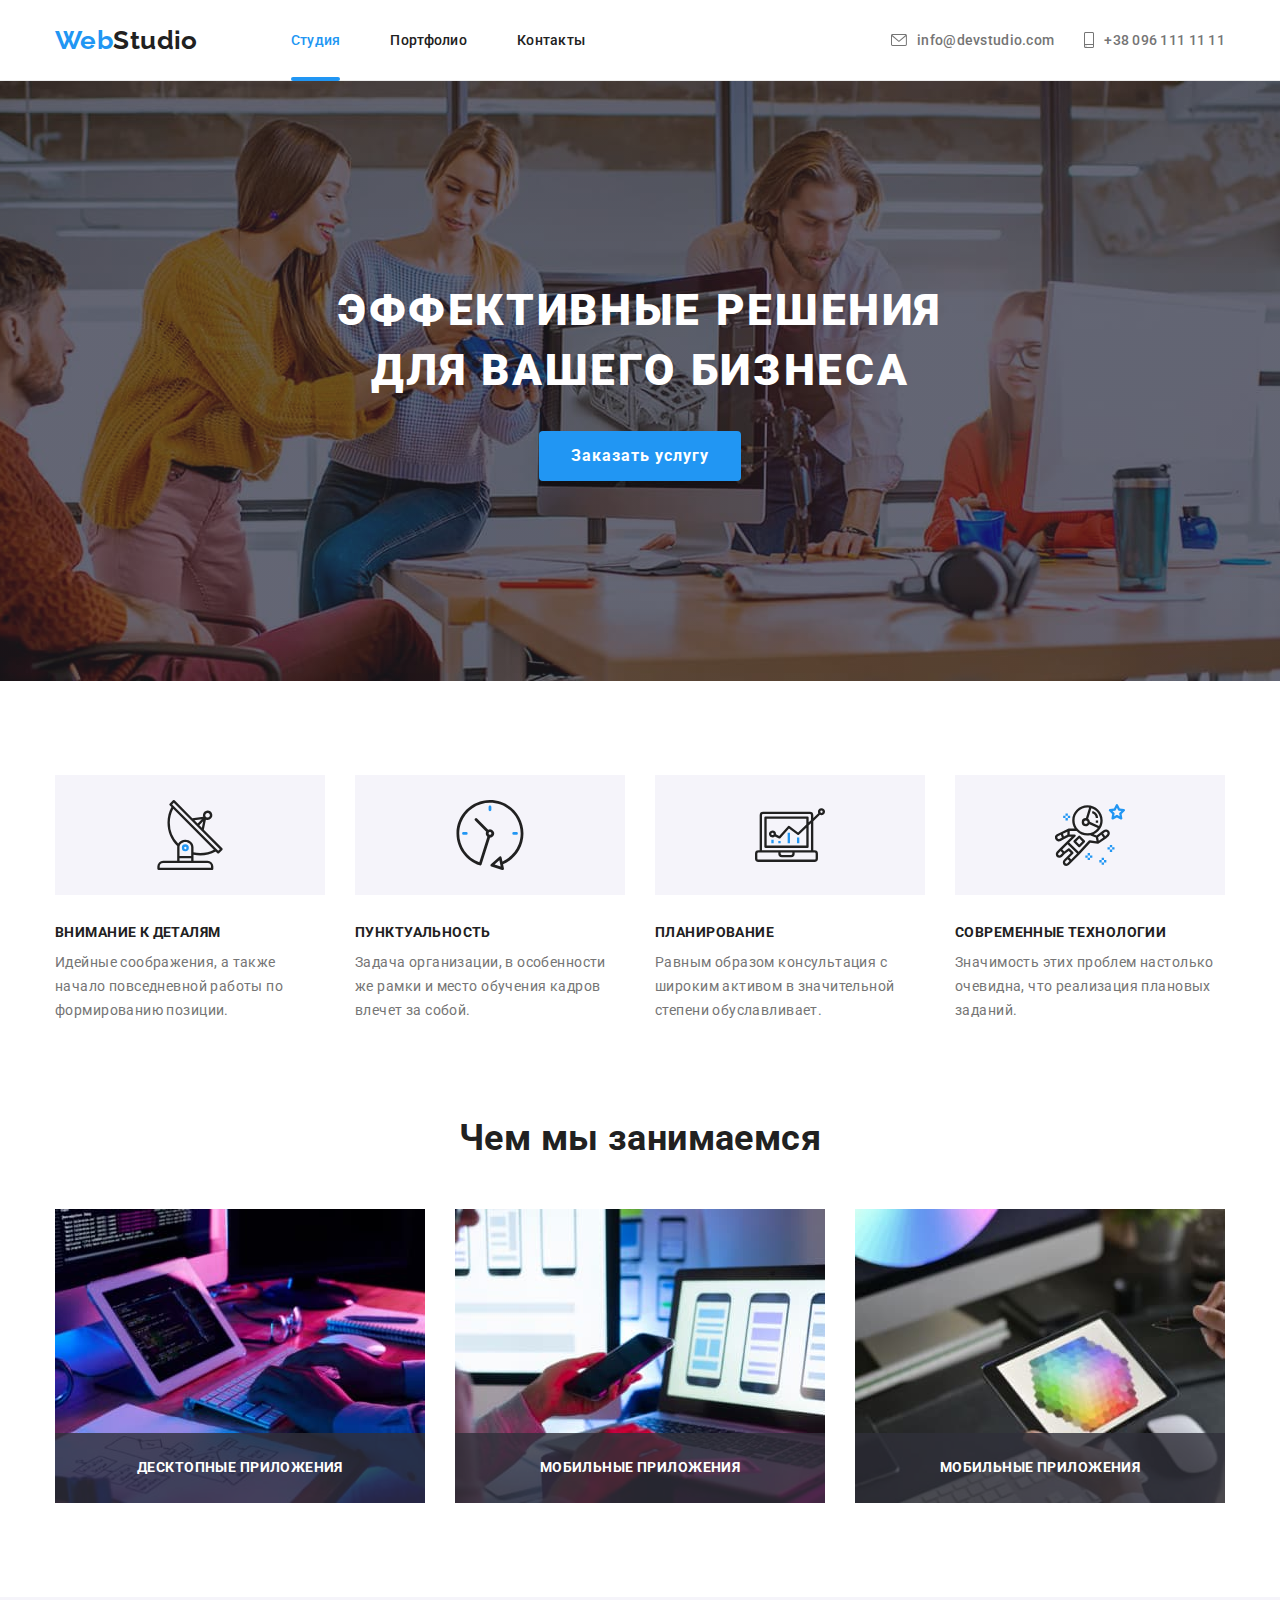
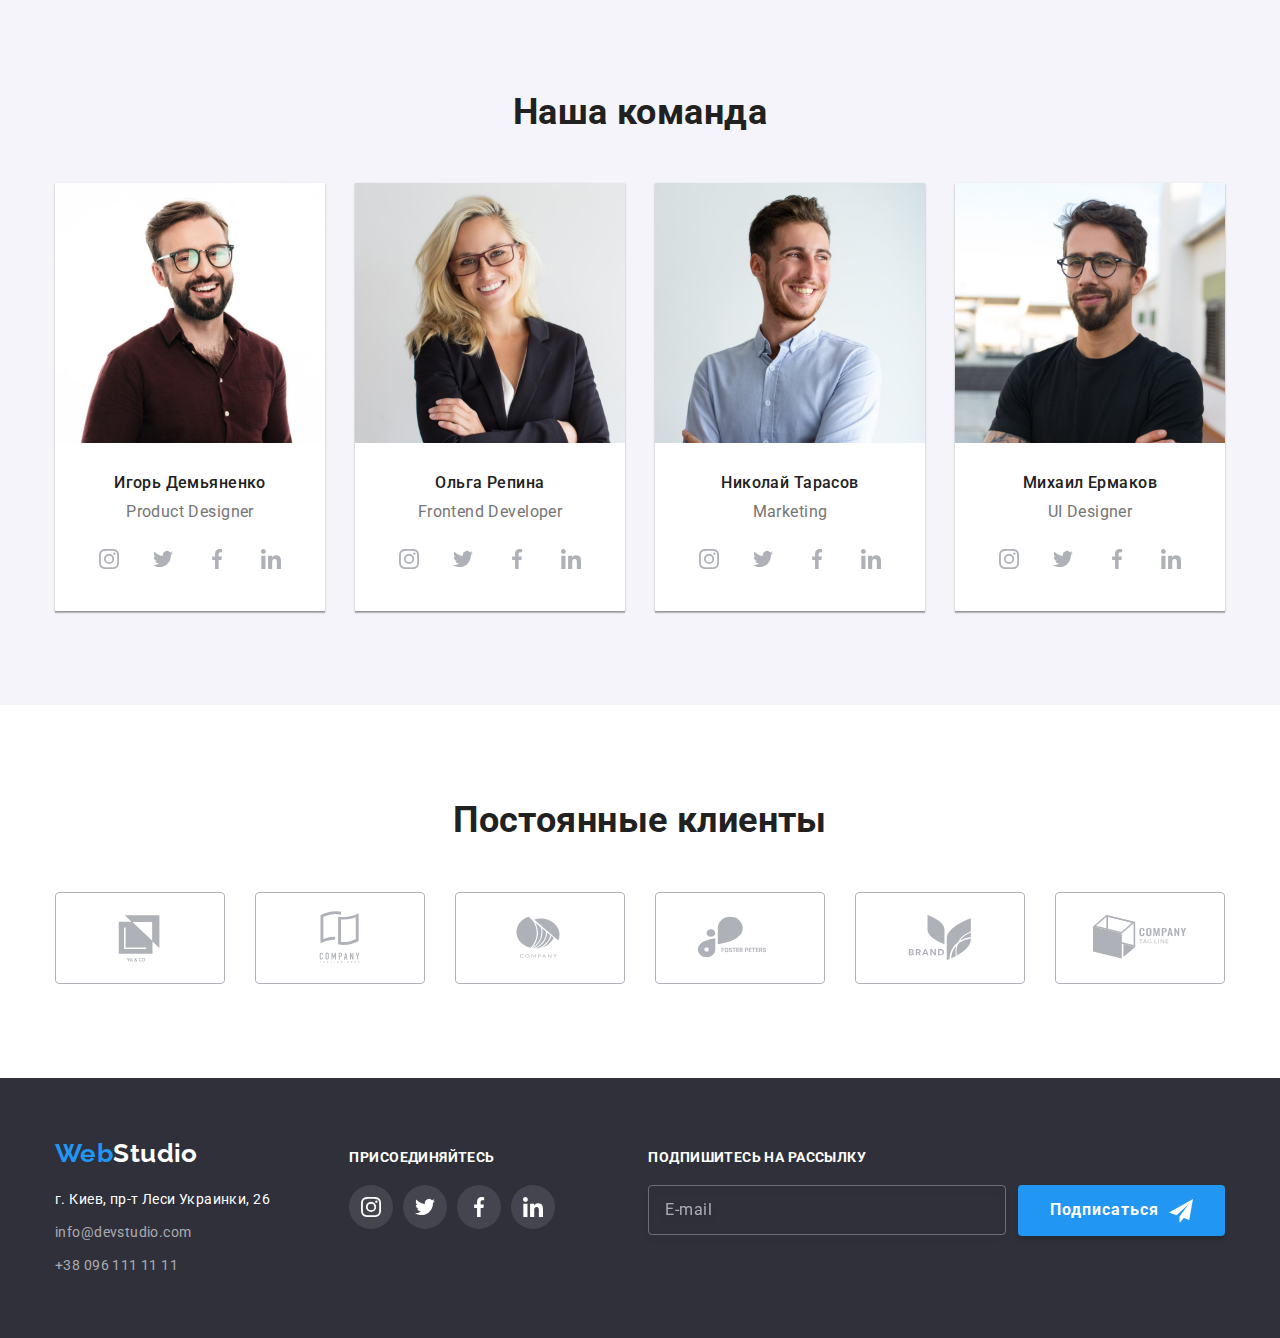
==== index.html @ f42f7c90 "Initial commit" ====
<!DOCTYPE html>
<html lang="ru">
  <head>
    <meta charset="UTF-8" />
    <meta http-equiv="X-UA-Compatible" content="IE=edge" />
    <meta name="viewport" content="width=device-width, initial-scale=1.0" />
    <title>Студия</title>
    <link
      href="https://fonts.googleapis.com/css2?family=Raleway:wght@700&family=Roboto:wght@400;500;700;900&display=swap"
      rel="stylesheet"
    />
    <link
      rel="stylesheet"
      href="https://cdnjs.cloudflare.com/ajax/libs/modern-normalize/1.1.0/modern-normalize.min.css"
    />
    <link rel="stylesheet" href="./css/styles.css" />
  </head>
  <body class="body">
    <header class="headder">
      <div class="container header-nav">
        <nav class="nav">
          <a class="logo" href="index.html"
            ><span class="accent-logo" lang="en">Web</span><span lang="en">Studio</span>
          </a>

          <ul class="site-nav">
            <li class="nav-item"><a class="link activ" href="./index.html">Студия</a></li>
            <li class="nav-item"><a class="link" href="./portfolio.html">Портфолио</a></li>
            <li class="nav-item"><a class="link" href="">Контакты</a></li>
          </ul>
        </nav>

        <ul class="contact">
          <li class="contact-item">
            <a class="link" href="emailto:info@devstudio.com" lang="en">
              <svg class="contact-icon" width="16" height="12">
                <use href="./images/icons.svg#icon-mail"></use></svg
              >info@devstudio.com</a
            >
          </li>
          <li class="contact-item">
            <a class="link" href="tel:+380961111111"
              ><svg class="contact-icon" width="10" height="16">
                <use href="./images/icons.svg#icon-smartphone"></use></svg
              >+38 096 111 11 11</a
            >
          </li>
        </ul>
      </div>
    </header>

    <main>
      <section class="hero">
        <h1 class="hero-title">Эффективные решения<br />для вашего бизнеса</h1>
        <button type="button" data-modal-open class="button-hero">Заказать услугу</button>
      </section>

      <section class="benefits">
        <div class="container">
          <!--Звголовок секции, который спрячется при форматировании-->
          <h2 class="visually-hidden">Преимущества компании</h2>
          <ul class="feature-list">
            <li class="item">
              <div class="feature">
                <svg class="contact-icon" width="70" height="70">
                  <use href="./images/icons.svg#icon-antenna"></use>
                </svg>
              </div>
              <h3 class="title">Внимание к деталям</h3>
              <p class="desc">
                Идейные соображения, а также начало повседневной работы по формированию позиции.
              </p>
            </li>
            <li class="item">
              <div class="feature">
                <svg class="contact-icon" width="70" height="70">
                  <use href="./images/icons.svg#icon-clock"></use>
                </svg>
              </div>
              <h3 class="title">Пунктуальность</h3>
              <p class="desc">
                Задача организации, в особенности же рамки и место обучения кадров влечет за собой.
              </p>
            </li>
            <li class="item">
              <div class="feature">
                <svg class="contact-icon" width="70" height="70">
                  <use href="./images/icons.svg#icon-diagram"></use>
                </svg>
              </div>
              <h3 class="title">Планирование</h3>
              <p class="desc">
                Равным образом консультация с широким активом в значительной степени обуславливает.
              </p>
            </li>
            <li class="item">
              <div class="feature">
                <svg class="contact-icon" width="70" height="70">
                  <use href="./images/icons.svg#icon-astronaut"></use>
                </svg>
              </div>
              <h3 class="title">Современные технологии</h3>
              <p class="desc">
                Значимость этих проблем настолько очевидна, что реализация плановых заданий.
              </p>
            </li>
          </ul>
        </div>
      </section>

      <section class="work">
        <div class="container">
          <h2 class="section-title">Чем мы занимаемся</h2>
          <ul class="work-img">
            <li class="item">
              <div class="thumb">
                <img
                  class="work-img"
                  src="./images/img.jpg"
                  alt="Верстка"
                  width="370"
                  height="294"
                />
                <p class="img-desc">Десктопные приложения</p>
              </div>
            </li>
            <li class="item">
              <div class="thumb">
                <img
                  class="work-img"
                  src="./images/img(1).jpg"
                  alt="Разметка страницы"
                  width="370"
                  height="294"
                />
                <p class="img-desc">Мобильные приложения</p>
              </div>
            </li>
            <li class="item">
              <div class="thumb">
                <img
                  class="work-img"
                  src="./images/img(2).jpg"
                  alt="Работа с палитрой"
                  width="370"
                  height="294"
                />
                <p class="img-desc">Мобильные приложения</p>
              </div>
            </li>
          </ul>
        </div>
      </section>

      <section class="our-team">
        <div class="container">
          <h2 class="section-title">Наша команда</h2>
          <ul class="team">
            <li class="photo">
              <img
                class="img"
                src="./images/employee1.jpg"
                alt="Игорь Демьяненко"
                width="270"
                height="260"
              />
              <div class="team-photo">
                <h3 class="title">Игорь Демьяненко</h3>
                <p class="position" lang="en">Product Designer</p>

                <ul class="socials">
                  <li class="social-item">
                    <a href="https://www.instagram.com/" class="social-links" aria-label="instagram"
                      ><svg class="socials-icon" width="20" height="20">
                        <use href="./images/icons.svg#icon-instagram"></use></svg
                    ></a>
                  </li>
                  <li class="social-item">
                    <a href="https://twitter.com/" class="social-links" aria-label="twitter"
                      ><svg class="socials-icon" width="20" height="20">
                        <use href="./images/icons.svg#icon-twitter"></use></svg
                    ></a>
                  </li>
                  <li class="social-item">
                    <a href="https://www.facebook.com/" class="social-links" aria-label="facebook"
                      ><svg class="socials-icon" width="20" height="20">
                        <use href="./images/icons.svg#icon-facebook"></use></svg
                    ></a>
                  </li>
                  <li class="social-item">
                    <a href="https://www.linkedin.com/" class="social-links" aria-label="linjedin"
                      ><svg class="socials-icon" width="20" height="20">
                        <use href="./images/icons.svg#icon-linkedin"></use></svg
                    ></a>
                  </li>
                </ul>
              </div>
            </li>

            <li class="photo">
              <img
                class="img"
                src="./images/employee2.jpg"
                alt="Ольга Репина"
                width="270"
                height="260"
              />
              <div class="team-photo">
                <h3 class="title">Ольга Репина</h3>
                <p class="position" lang="en">Frontend Developer</p>
                <ul class="socials">
                  <li class="social-item">
                    <a href="https://www.instagram.com/" class="social-links"
                      ><svg class="socials-icon" width="20" height="20">
                        <use href="./images/icons.svg#icon-instagram"></use></svg
                    ></a>
                  </li>
                  <li class="social-item">
                    <a href="https://twitter.com/" class="social-links"
                      ><svg class="socials-icon" width="20" height="20">
                        <use href="./images/icons.svg#icon-twitter"></use></svg
                    ></a>
                  </li>
                  <li class="social-item">
                    <a href="https://www.facebook.com/" class="social-links"
                      ><svg class="socials-icon" width="20" height="20">
                        <use href="./images/icons.svg#icon-facebook"></use></svg
                    ></a>
                  </li>
                  <li class="social-item">
                    <a href="https://www.linkedin.com/" class="social-links"
                      ><svg class="socials-icon" width="20" height="20">
                        <use href="./images/icons.svg#icon-linkedin"></use></svg
                    ></a>
                  </li>
                </ul>
              </div>
            </li>

            <li class="photo">
              <img
                class="img"
                src="./images/employee3.jpg"
                alt="Николай Тарасов"
                width="270"
                height="260"
              />
              <div class="team-photo">
                <h3 class="title">Николай Тарасов</h3>
                <p class="position" lang="en">Marketing</p>
                <ul class="socials">
                  <li class="social-item">
                    <a href="https://www.instagram.com/" class="social-links"
                      ><svg class="socials-icon" width="20" height="20">
                        <use href="./images/icons.svg#icon-instagram"></use></svg
                    ></a>
                  </li>
                  <li class="social-item">
                    <a href="https://twitter.com/" class="social-links"
                      ><svg class="socials-icon" width="20" height="20">
                        <use href="./images/icons.svg#icon-twitter"></use></svg
                    ></a>
                  </li>
                  <li class="social-item">
                    <a href="https://www.facebook.com/" class="social-links"
                      ><svg class="socials-icon" width="20" height="20">
                        <use href="./images/icons.svg#icon-facebook"></use></svg
                    ></a>
                  </li>
                  <li class="social-item">
                    <a href="https://www.linkedin.com/" class="social-links"
                      ><svg class="socials-icon" width="20" height="20">
                        <use href="./images/icons.svg#icon-linkedin"></use></svg
                    ></a>
                  </li>
                </ul>
              </div>
            </li>

            <li class="photo">
              <img
                class="img"
                src="./images/employee4.jpg"
                alt="Михаил Ермаков"
                width="270"
                height="260"
              />
              <div class="team-photo">
                <h3 class="title">Михаил Ермаков</h3>
                <p class="position" lang="en">UI Designer</p>
                <ul class="socials">
                  <li class="social-item">
                    <a href="https://www.instagram.com/" class="social-links"
                      ><svg class="socials-icon" width="20" height="20">
                        <use href="./images/icons.svg#icon-instagram"></use></svg
                    ></a>
                  </li>
                  <li class="social-item">
                    <a href="https://twitter.com/" class="social-links"
                      ><svg class="socials-icon" width="20" height="20">
                        <use href="./images/icons.svg#icon-twitter"></use></svg
                    ></a>
                  </li>
                  <li class="social-item">
                    <a href="https://www.facebook.com/" class="social-links"
                      ><svg class="socials-icon" width="20" height="20">
                        <use href="./images/icons.svg#icon-facebook"></use></svg
                    ></a>
                  </li>
                  <li class="social-item">
                    <a href="https://www.linkedin.com/" class="social-links"
                      ><svg class="socials-icon" width="20" height="20">
                        <use href="./images/icons.svg#icon-linkedin"></use></svg
                    ></a>
                  </li>
                </ul>
              </div>
            </li>
          </ul>
        </div>
      </section>

      <section class="clients">
        <div class="container">
          <h2 class="section-title">Постоянные клиенты</h2>
          <ul class="clients-list">
            <li class="clients-item">
              <a href="" class="clients-links"
                ><svg class="clients-icon" width="106" height="60">
                  <use href="./images/icons.svg#icon-logo1"></use></svg
              ></a>
            </li>
            <li class="clients-item">
              <a href="" class="clients-links"
                ><svg class="clients-icon" width="106" height="60">
                  <use href="./images/icons.svg#icon-logo2"></use></svg
              ></a>
            </li>
            <li class="clients-item">
              <a href="" class="clients-links"
                ><svg class="clients-icon" width="106" height="60">
                  <use href="./images/icons.svg#icon-logo3"></use></svg
              ></a>
            </li>
            <li class="clients-item">
              <a href="" class="clients-links"
                ><svg class="clients-icon" width="106" height="60">
                  <use href="./images/icons.svg#icon-logo4"></use></svg
              ></a>
            </li>
            <li class="clients-item">
              <a href="" class="clients-links"
                ><svg class="clients-icon" width="106" height="60">
                  <use href="./images/icons.svg#icon-logo5"></use></svg
              ></a>
            </li>
            <li class="clients-item">
              <a href="" class="clients-links"
                ><svg class="clients-icon" width="106" height="60">
                  <use href="./images/icons.svg#icon-logo6"></use></svg
              ></a>
            </li>
          </ul>
        </div>
      </section>
    </main>

    <footer class="footer">
      <div class="container footer-container">
        <div class="footer-address">
          <a class="logo" href="index.html"
            ><span class="accent-logo" lang="en">Web</span><span lang="en">Studio</span>
          </a>
          <address class="address">
            <p class="location">г. Киев, пр-т Леси Украинки, 26</p>
            <ul class="address-footer">
              <li class="footer-link">
                <a class="link" href="emailto:info@devstudio.com" lang="en">info@devstudio.com</a>
              </li>
              <li class="footer-link">
                <a class="link" href="tel:+380961111111">+38 096 111 11 11</a>
              </li>
            </ul>
          </address>
        </div>

        <div class="join">
          <h2 class="join-title">присоединяйтесь</h2>
          <ul class="socials">
            <li class="social-item footter-item">
              <a href="https://www.instagram.com/" class="social-links"
                ><svg class="socials-icon footter-icon" width="20" height="20">
                  <use href="./images/icons.svg#icon-instagram"></use></svg
              ></a>
            </li>
            <li class="social-item footter-item">
              <a href="https://twitter.com/" class="social-links"
                ><svg class="socials-icon footter-icon" width="20" height="20">
                  <use href="./images/icons.svg#icon-twitter"></use></svg
              ></a>
            </li>
            <li class="social-item footter-item">
              <a href="https://www.facebook.com/" class="social-links"
                ><svg class="socials-icon footter-icon" width="20" height="20">
                  <use href="./images/icons.svg#icon-facebook"></use></svg
              ></a>
            </li>
            <li class="social-item footter-item">
              <a href="https://www.linkedin.com/" class="social-links"
                ><svg class="socials-icon footter-icon" width="20" height="20">
                  <use href="./images/icons.svg#icon-linkedin"></use></svg
              ></a>
            </li>
          </ul>
        </div>

        <form name="footter-mail">
          <h2 class="join-title">Подпишитесь на рассылку</h2>

          <div class="footter-group" role="group">
            <label for="user_email"></label>
            <input
              required
              class="footter-mail"
              type="email"
              name="email"
              id="user_email"
              placeholder="E-mail"
            />
            <button class="button-hero footter-button" type="submit">
              Подписаться<svg class="footer-icon" width="24" height="24">
                <use href="./images/icons.svg#icon-footter-send"></use>
              </svg>
            </button>
          </div>
        </form>
      </div>
    </footer>

    <div class="backdrop is-hidden" data-modal>
      <div class="modal">
        <button class="modal-button" type="button" data-modal-close>
          <svg class="modal-svg" width="11px" height="11px">
            <use href="./images/icons.svg#icon-vector"></use>
          </svg>
        </button>

        <form name="modal" class="form js-speaker-form">
          <h2 class="modal-title">Оставьте свои данные, мы вам перезвоним</h2>

          <label class="form-field"
            ><span class="form-text">Имя</span>
            <span class="input-thumb">
              <input class="input" type="text" name="user_name" required autofocus />
              <svg class="form-icon" width="18" height="18">
                <use href="./images/icons.svg#icon-person-black"></use>
              </svg>
            </span>
          </label>

          <label class="form-field"
            ><span class="form-text">Телефон</span>
            <span class="input-thumb">
              <input class="input" type="tel" name="tel" required />
              <svg class="form-icon" width="18" height="18">
                <use href="./images/icons.svg#icon-phone-black"></use>
              </svg>
            </span>
          </label>

          <label class="form-field"
            ><span class="form-text">Почта</span>
            <span class="input-thumb">
              <input class="input" type="email" name="email" required />
              <svg class="form-icon" width="18" height="18">
                <use href="./images/icons.svg#icon-email-black"></use>
              </svg>
            </span>
          </label>

          <label class="form-field form-comment"
            ><span class="form-text">Комментарий</span>
            <textarea
              class="textarea"
              name="comment"
              rows="1"
              placeholder="Введите текст"
            ></textarea>
          </label>

          <div class="form-checkbox">
            <label for="license" class="form-license">
              <input class="license" type="checkbox" name="license" value="license" id="license" />
              <svg class="icon-check" width="16" height="15">
                <use href="./images/icons.svg#icon-icon-check-2-1"></use>
              </svg>
              <span class="checkbox-text"
                >Соглашаюсь с рассылкой и принимаю
                <a class="conditions" href="" target="_blank">Условия договора</a></span
              >
            </label>
          </div>

          <button type="submit" class="button-hero button-send">Отправить</button>
        </form>
      </div>
    </div>

    <script src="./js/modal.js"></script>

    <script>
      (() => {
        document.querySelector('.js-speaker-form').addEventListener('submit', e => {
          e.preventDefault();

          new FormData(e.currentTarget).forEach((value, name) => console.log(`${name}: ${value}`));

          e.currentTarget.reset();
        });
      })();
    </script>
  </body>
</html>
---- css/styles.css ----
:root {
  --primary-text-color: #757575;
  --title-text-color: #212121;
  --accent-color: #2196f3;
  --primary-white-color: #ffffff;
  --background-second-color: #f5f4fa;
  --address-footer-color: rgba(255, 255, 255, 0.6);
  --background-hero-footer: #2f303a;
  --border-hedder-color: #ececec;
  --border-cards-portfolio: #eeeeee;
  --button-focus-color: #188ce8;
  --box-shadow-port: 0px 3px 1px rgba(0, 0, 0, 0.1), 0px 1px 2px rgba(0, 0, 0, 0.08),
    0px 2px 2px rgba(0, 0, 0, 0.12);
  --backgroud-hero: #c4c4c4;
  --icon-color: #afb1b8;
  --footer-social-color: rgba(255, 255, 255, 0.1);
  --background-work-desc: rgba(47, 48, 58, 0.8);
  --background-portfolio-img: rgba(33, 150, 243, 0.9);
  --background-backdrop: rgba(0, 0, 0, 0.2);
  --box-shadow-modal: 0px 1px 3px rgba(0, 0, 0, 0.12), 0px 1px 1px rgba(0, 0, 0, 0.14),
    0px 2px 1px rgba(0, 0, 0, 0.2);
  --border-model-button: rgba(0, 0, 0, 0.1);
  --background
  --border-footter-mail: rgba(255, 255, 255, 0.3);
  --button-shadow: 0px 4px 4px rgba(0, 0, 0, 0.15);
  --border-form: rgba(33, 33, 33, 0.2);
  --placeholder-color: rgba(117, 117, 117, 0.5);
  --modal-button: #000000;
  --portfolio-box-shadow: 0px 1px 1px rgba(0, 0, 0, 0.12), 0px 4px 4px rgba(0, 0, 0, 0.06),
    1px 4px 6px rgba(0, 0, 0, 0.16);
}


h1,
h2,
h3,
p,
ul {
  margin-top: 0;
  margin-bottom: 0;
  padding-left: 0;
}
.body {
  font-family: roboto, sans-serif;
  font-size: 14px;
  line-height: 1.71;
  letter-spacing: 0.03em;
  background-color: var(--primary-white-color);
  color: var(--primary-text-color);
}

ul {
  list-style: none;
}

.container {
  margin-left: auto;
  margin-right: auto;
  width: 1200px;
  padding-left: 15px;
  padding-right: 15px;
}

/*Шапка сайта*/
.header-nav {
  display: flex;
  align-items: center;
}
.nav {
  display: flex;
  align-items: center;
}
.site-nav {
  display: flex;
  margin-left: 93px;
}

.nav-item + .nav-item {
  margin-left: 50px;
}

.contact {
  display: flex;
  margin-left: auto;
}

.contact-item + .contact-item {
  margin-left: 30px;
}

.headder {
  border-bottom: 1px solid var(--border-hedder-color);
}

.headder .logo {
  padding-top: 25px;
  padding-bottom: 24px;
}
.logo {
  font-family: raleway, sans-serif;
  font-weight: 700;
  font-size: 26px;
  line-height: 1.19;
  text-decoration: none;
  color: var(--title-text-color);
  transition: color 250ms cubic-bezier(0.4, 0, 0.2, 1);
}

.logo:hover,
.logo:focus {
  color: var(--accent-color);
}

.accent-logo {
  color: var(--accent-color);
}

.site-nav .link {
  display: block;
  padding-top: 32px;
  padding-bottom: 32px;
  font-weight: 500;
  line-height: 1.17;
  letter-spacing: 0.02em;
  text-decoration: none;
  color: var(--title-text-color);
  transition: color 250ms cubic-bezier(0.4, 0, 0.2, 1);
}

.site-nav .link:hover,
.site-nav .link:focus {
  color: var(--accent-color);
}
.contact .link {
  display: block;
  font-weight: 500;
  line-height: 1.17;
  letter-spacing: 0.02em;
  text-decoration: none;
  color: var(--primary-text-color);
  transition: color 250ms cubic-bezier(0.4, 0, 0.2, 1);
}
.contact .link:hover,
.contact .link:focus {
  color: var(--accent-color);
}
.site-nav .activ {
  color: var(--accent-color);
}

.nav-item {
  position: relative;
}

.site-nav .activ::after {
  position: absolute;
  content: '';
  height: 4px;
  width: 100%;
  left: 0;
  bottom: -1px;
  border-radius: 2px;
  background-color: var(--accent-color);
}

.contact-item {
  display: flex;
  align-items: center;
}
.contact-item .link {
  display: flex;
  align-items: center;
  padding-top: 32px;
  padding-bottom: 32px;
}

.contact .contact-icon {
  margin-right: 10px;
  fill: currentColor;
}

/*секция hero*/
.hero {
  margin-left: auto;
  margin-right: auto;
  padding-top: 200px;
  padding-bottom: 200px;
  background-image: linear-gradient(to right, rgba(47, 48, 58, 0.4), rgba(47, 48, 58, 0.4)),
    url(../images/hero-background.jpg);
  background-repeat: no-repeat;
  background-position: center;
  background-size: cover;
  height: 600px;
  max-width: 1600px;
  text-align: center;
  background-color: var(--backgroud-hero);
}

.hero-title {
  margin-bottom: 30px;
  font-weight: 900;
  font-size: 44px;
  line-height: 1.36;
  letter-spacing: 0.06em;
  text-transform: uppercase;
  color: var(--primary-white-color);
}
.button-hero {
  padding: 10px 32px;
  border: none;
  border-radius: 4px;
  cursor: pointer;
  font-weight: 700;
  font-size: 16px;
  line-height: 1.88;
  letter-spacing: 0.06em;
  background-color: var(--accent-color);
  box-shadow: var(--button-shadow);
  color: var(--primary-white-color);
  transition: background-color 250ms cubic-bezier(0.4, 0, 0.2, 1);
  font-family: inherit; 
 }
.button-hero:hover,
.button-hero:focus {
  background-color: var(--button-focus-color);
}

/*секция benefits*/
.feature-list {
  display: flex;
}
.feature-list .item + .item {
  margin-left: 30px;
}

.benefits {
  padding-top: 94px;
  padding-bottom: 94px;
}
.visually-hidden {
  position: absolute;
  width: 1px;
  height: 1px;
  margin: -1px;
  border: 0;
  padding: 0;
  white-space: nowrap;
  clip-path: inset(100%);
  clip: rect(0 0 0 0);
  overflow: hidden;
}

.feature {
  display: flex;
  align-items: center;
  justify-content: center;
  background-color: var(--background-second-color);
  width: 270px;
  height: 120px;
  margin-bottom: 30px;
}

.feature-list .item {
  width: 270px;
}
.feature-list .title {
  font-weight: 700;
  font-size: 14px;
  line-height: 1.14;
  text-transform: uppercase;
  margin-bottom: 10px;
}

/*секция work*/
.work-img {
  display: flex;
  max-width: 100%;
}
.work-img .item + .item {
  margin-left: 30px;
}
.work {
  padding-bottom: 94px;
}

.section-title {
  font-weight: 700;
  font-size: 36px;
  line-height: 1.17;
  margin-bottom: 50px;
}
.work .thumb {
  position: relative;
}

.img-desc {
  display: flex;
  justify-content: center;
  align-items: center;
  position: absolute;
  left: 0;
  bottom: 0;
  width: 100%;
  height: 70px;
  background-color: var(--background-work-desc);
  font-weight: 700;
  line-height: 1.14;
  text-transform: uppercase;
  color: var(--primary-white-color);
}

/*секция our-team*/
.team {
  display: flex;
}
.photo + .photo {
  margin-left: 30px;
}
.our-team {
  padding-top: 94px;
  padding-bottom: 94px;
  background-color: var(--background-second-color);
}
.section-title {
  text-align: center;
  margin-bottom: 50px;
  color: var(--title-text-color);
}
.photo {
  width: 270px;
  box-shadow: 0px 1px 3px rgba(0, 0, 0, 0.12), 0px 1px 1px rgba(0, 0, 0, 0.14),
    0px 2px 1px rgba(0, 0, 0, 0.2);
}
.img {
  display: block;
  max-width: 100%;
  height: auto;
}
.team-photo {
  padding: 30px 32px;
  border-radius: 0px 0px 4px 4px;
  background-color: var(--primary-white-color);
}
.team .title {
  font-weight: 500;
  font-size: 16px;
  line-height: 1.19;
  margin-bottom: 10px;
  text-align: center;
  color: var(--title-text-color);
}
.team .position {
  font-size: 16px;
  line-height: 1.19;
  text-align: center;
  margin-bottom: 16px;
}
.feature-list .title {
  color: var(--title-text-color);
}

.socials {
  display: flex;
  width: 206px;
  height: 44px;
}

.social-item:not(:last-child) {
  margin-right: 10px;
}

.social-links {
  display: flex;
  justify-content: center;
  align-items: center;
  border-radius: 50%;
  width: 44px;
  height: 44px;
  fill: var(--icon-color);
  transition: fill 250ms cubic-bezier(0.4, 0, 0.2, 1), background-color 250ms cubic-bezier(0.4, 0, 0.2, 1);
}
.social-links:hover,
.social-links:focus {
  fill: var(--primary-white-color);
  background-color: var(--accent-color);
}

/*clients*/
.clients {
  padding-top: 94px;
  padding-bottom: 94px;
}
.clients-list {
  display: flex;
  justify-content: center;
  align-items: center;
}

.clients-links {
  display: flex;
  border: 1px solid var(--icon-color);
  border-radius: 4px;
  width: 170px;
  height: 92px;
  justify-content: center;
  align-items: center;
  fill: var(--icon-color);
  transition: fill 250ms cubic-bezier(0.4, 0, 0.2, 1), border 250ms cubic-bezier(0.4, 0, 0.2, 1);
}
.clients-item:not(:last-child) {
  margin-right: 30px;
}
.clients-links:hover,
.clients-links:focus {
  border: 1px solid var(--accent-color);
  fill: var(--accent-color);
}

/*footer*/
.footer-container {
  display: flex;
  align-items: baseline;
}
.footer-address {
  margin-right: 70px;
  width: 231px;
}

.footer .logo {
  display: block;
  margin-bottom: 20px;
  color: var(--primary-white-color);
  transition: color 250ms cubic-bezier(0.4, 0, 0.2, 1);
}
.footer .logo:hover,
.footer .logo:focus {
  color: var(--accent-color);
}
.footer {
  padding-top: 60px;
  padding-bottom: 60px;
  background-color: var(--background-hero-footer);
}
.address {
  font-style: normal;
}

.footer .location {
  margin-bottom: 9px;
  color: var(--primary-white-color);
}
.address-footer .link {
  display: inline-block;
  text-decoration: none;
  color: var(--address-footer-color);
  transition: color 250ms cubic-bezier(0.4, 0, 0.2, 1);
}
.address-footer .link:hover,
.address-footer .link:focus {
  color: var(--accent-color);
}
.footer-link:not(:last-child) {
  margin-bottom: 9px;
}
.join {
  margin-right: 93px;
  width: 206px;
}
.join-title {
  margin-bottom: 20px;
  color: var(--primary-white-color);
  font-weight: 700;
  font-size: 14px;
  line-height: 1.14;
  text-transform: uppercase;
}

.footter-item {
  border-radius: 50%;
  background-color: var(--footer-social-color);
}
.footter-icon {
  fill: var(--primary-white-color);
}

.footter-group {
  display: flex;
}

.footter-mail {
  padding: 15px 16px;
  margin-right: 12px;
  width: 358px;
  height: 50px;
  background-color: var(--background-footter-mail);
  border: 1px solid rgba(255, 255, 255, 0.3);
  filter: drop-shadow(0px 4px 4px rgba(0, 0, 0, 0.15));
  border-radius: 4px;
  transition: border 250ms cubic-bezier(0.4, 0, 0.2, 1);
}
.footter-mail::placeholder {
  font-size: 16px;
  line-height: 1.25;
  letter-spacing: 0.03em;
  color: var(--address-footer-color);
}
.footter-mail:hover,
.footter-mail:focus {
  border: 1px solid var(--accent-color);
}
.footter-button {
  display: flex;
  justify-content: center;
  align-items: center;
  }
.footer-icon{
  margin-left: 10px;
}


/*Страница Портфолио*/

.portfolio-nav {
  padding-top: 94px;
  padding-bottom: 94px;
}
.portfolio {
  text-decoration: none;
}
/*кнопки навигации портфолио*/
.portfolio-button {
  display: flex;
  justify-content: center;
  margin-bottom: 50px;
}
.portfolio-button .item + .item {
  margin-left: 8px;
}

.portfolio-nav .button {
  border: none;
  border-radius: 4px;
  font-family: inherit;
  font-weight: 500;
  font-size: 16px;
  line-height: 1.63;
  cursor: pointer;
  text-align: center;
  padding: 6px 22px;
  display: block;
  background-color: var(--background-second-color);
  color: var(--title-text-color);
  transition: background-color 250ms cubic-bezier(0.4, 0, 0.2, 1),
    color 250ms cubic-bezier(0.4, 0, 0.2, 1), box-shadow 250ms cubic-bezier(0.4, 0, 0.2, 1);
}
.portfolio-nav .button:hover,
.portfolio-nav .button:focus {
  background-color: var(--accent-color);
  color: var(--primary-white-color);
  box-shadow: var(--box-shadow-port);
}

/*секция картинок-ссылок*/
.project {
  display: flex;
  flex-wrap: wrap;
}

.project .card {
  width: calc((100% - 60px) / 3);
  margin-right: 30px;
  margin-bottom: 30px;
}

.card .portfolio {
  display: block;
  transition: box-shadow 250ms cubic-bezier(0.4, 0, 0.2, 1);
}

.card .portfolio:hover,
.card .portfolio:focus {
  box-shadow: var(--portfolio-box-shadow);
}

.project .card:nth-child(3n) {
  margin-right: 0;
}
.project .card:nth-last-child(-n + 3) {
  margin-bottom: 0px;
}

.project .title-project {
  font-size: 18px;
  line-height: 2;
  letter-spacing: 0.06em;
  margin-bottom: 4px;
  color: var(--title-text-color);
}
.project .title-one {
  color: var(--primary-text-color);
}
.project-card {
  padding: 22px 24px;
  border-left: 1px solid var(--border-cards-portfolio);
  border-right: 1px solid var(--border-cards-portfolio);
  border-bottom: 1px solid var(--border-cards-portfolio);
}
.portfolio .thumb {
  position: relative;
  overflow: hidden;
}

.img-dropdown {
  position: absolute;
  display: flex;
  justify-content: center;
  align-items: center;
  padding: 63px 24px;
  top: 0;
  left: 0;
  width: 100%;
  height: 100%;
  background-color: var(--background-portfolio-img);
  font-size: 18px;
  line-height: 1.56;
  color: var(--primary-white-color);
  transform: translateY(100%);
  transition: transform 250ms cubic-bezier(0.4, 0, 0.2, 1);
}
.card .portfolio:hover .img-dropdown,
.card .portfolio:focus .img-dropdown {
  transform: translateY(0);
}

/*модальное окно*/
.backdrop {
  position: fixed;
  top: 0;
  left: 0;
  width: 100%;
  height: 100%;
  background-color: var(--background-backdrop);
  opacity: 1;
  transition: opacity 250ms cubic-bezier(0.4, 0, 0.2, 1), visibility 250ms cubic-bezier(0.4, 0, 0.2, 1);
}
.backdrop.is-hidden {
  visibility: hidden;
  opacity: 0;
  pointer-events: none;
}

.backdrop.is-hidden .modal {
  transform: translate(-50%, -50%) scale(0);
}

.modal {
  padding: 40px;
  position: absolute;
  top: 50%;
  left: 50%;
  min-width: 528px;
  min-height: 581px;
  background-color: var(--primary-white-color);
  box-shadow: var(--box-shadow-modal);
  border-radius: 4px;
  opacity: 1;
  transform: translate(-50%, -50%) scale(1);
  transition: transform 250ms cubic-bezier(0.4, 0, 0.2, 1);
}

.modal-button {
  display: flex;
  justify-content: center;
  align-items: center;
  position: absolute;
  padding: 0;
  top: 8px;
  right: 8px;
  width: 30px;
  height: 30px;
  border: 1px solid var(--border-model-button);
  border-radius: 50%;
  background-color: var(--primary-white-color);
  cursor: pointer;
  fill: var(--modal-button);
  transition: fill 250ms cubic-bezier(0.4, 0, 0.2, 1);
}
.modal-button:hover,
.modal-button:focus {
  fill: var(--accent-color);
}

.modal-title {
  margin-bottom: 12px;
  color: var(--title-text-color);
  font-weight: 700;
  font-size: 20px;
  line-height: 1.15;
  text-align: center;
  letter-spacing: 0.03em;
}
.form {
  text-align: center;
}
.form-field {
  display: flex;
  flex-direction: column;
  margin-bottom: 10px;
 }
 
.input {
  padding: 12px 16px 12px 42px;
  width: 100%;
  height: 40px;
  border: 1px solid var(--border-form);
  border-radius: 4px;
  cursor: pointer;
  transition: border 250ms cubic-bezier(0.4, 0, 0.2, 1), outline-color 250ms cubic-bezier(0.4, 0, 0.2, 1), fill 250ms cubic-bezier(0.4, 0, 0.2, 1);
} 

.input:hover,
.input:focus {
  border: 1px solid var(--accent-color);
  outline-color: var(--accent-color);
  }

.input:focus-within > .form-icon {
  fill: var(--accent-color);
} 
.input:hover ~ .form-icon {
  fill: var(--accent-color);
} 

.input-thumb {
  position: relative;
 } 
 .form-icon {
  position: absolute;
  top: 50%;
  left: 12px;
  transform: translateY(-50%); 
  cursor: pointer;
  fill: var(--title-text-color);
  transition: fill 250ms cubic-bezier(0.4, 0, 0.2, 1);
 } 

.textarea {
  padding: 12px 16px;
  border: 1px solid var(--border-form);
  border-radius: 4px;
  resize: none;
  width: 100%;
  height: 120px;
  cursor: pointer;
  transition: border 250ms cubic-bezier(0.4, 0, 0.2, 1), outline-color 250ms cubic-bezier(0.4, 0, 0.2, 1);
}

.textarea::placeholder {
  font-size: 12px;
  line-height: 1.17;
  letter-spacing: 0.01em;
  color: var(--placeholder-color);
}
.textarea:hover,
.textarea:focus {
  border: 1px solid var(--accent-color);
  outline-color: var(--accent-color);
  }
.form-comment {
  margin-bottom: 20px;
}
.form-checkbox {
  margin-bottom: 30px;
}
.icon-check{
  margin-right: 4px; 
  width: 16px;
  height: 15px;
  border: 2px solid var(--title-text-color);
  border-radius: 2px;
}
.license:checked + .icon-check{
  background-color: var(--accent-color);
  border-color: var(--accent-color);
  background-origin: border-box;
}
.license:focus + .icon-check{
  border-color: var(--accent-color);
}
.form-text {
  text-align: left;
  margin-bottom: 4px;
  font-size: 12px;
  line-height: 1.17;
  letter-spacing: 0.01em;
  color: var(--primary-text-color);
}
.form-license {
  display: flex;
  align-items: center;
  justify-content: center;
  font-size: 14px;
  line-height: 1.17;
  letter-spacing: 0.03em;
  color: var(--primary-text-color);
  cursor: pointer;
}
.conditions {
  color: var(--accent-color);
  text-decoration-line: underline;
}

.license {
  appearance:none;
  position: absolute;
}
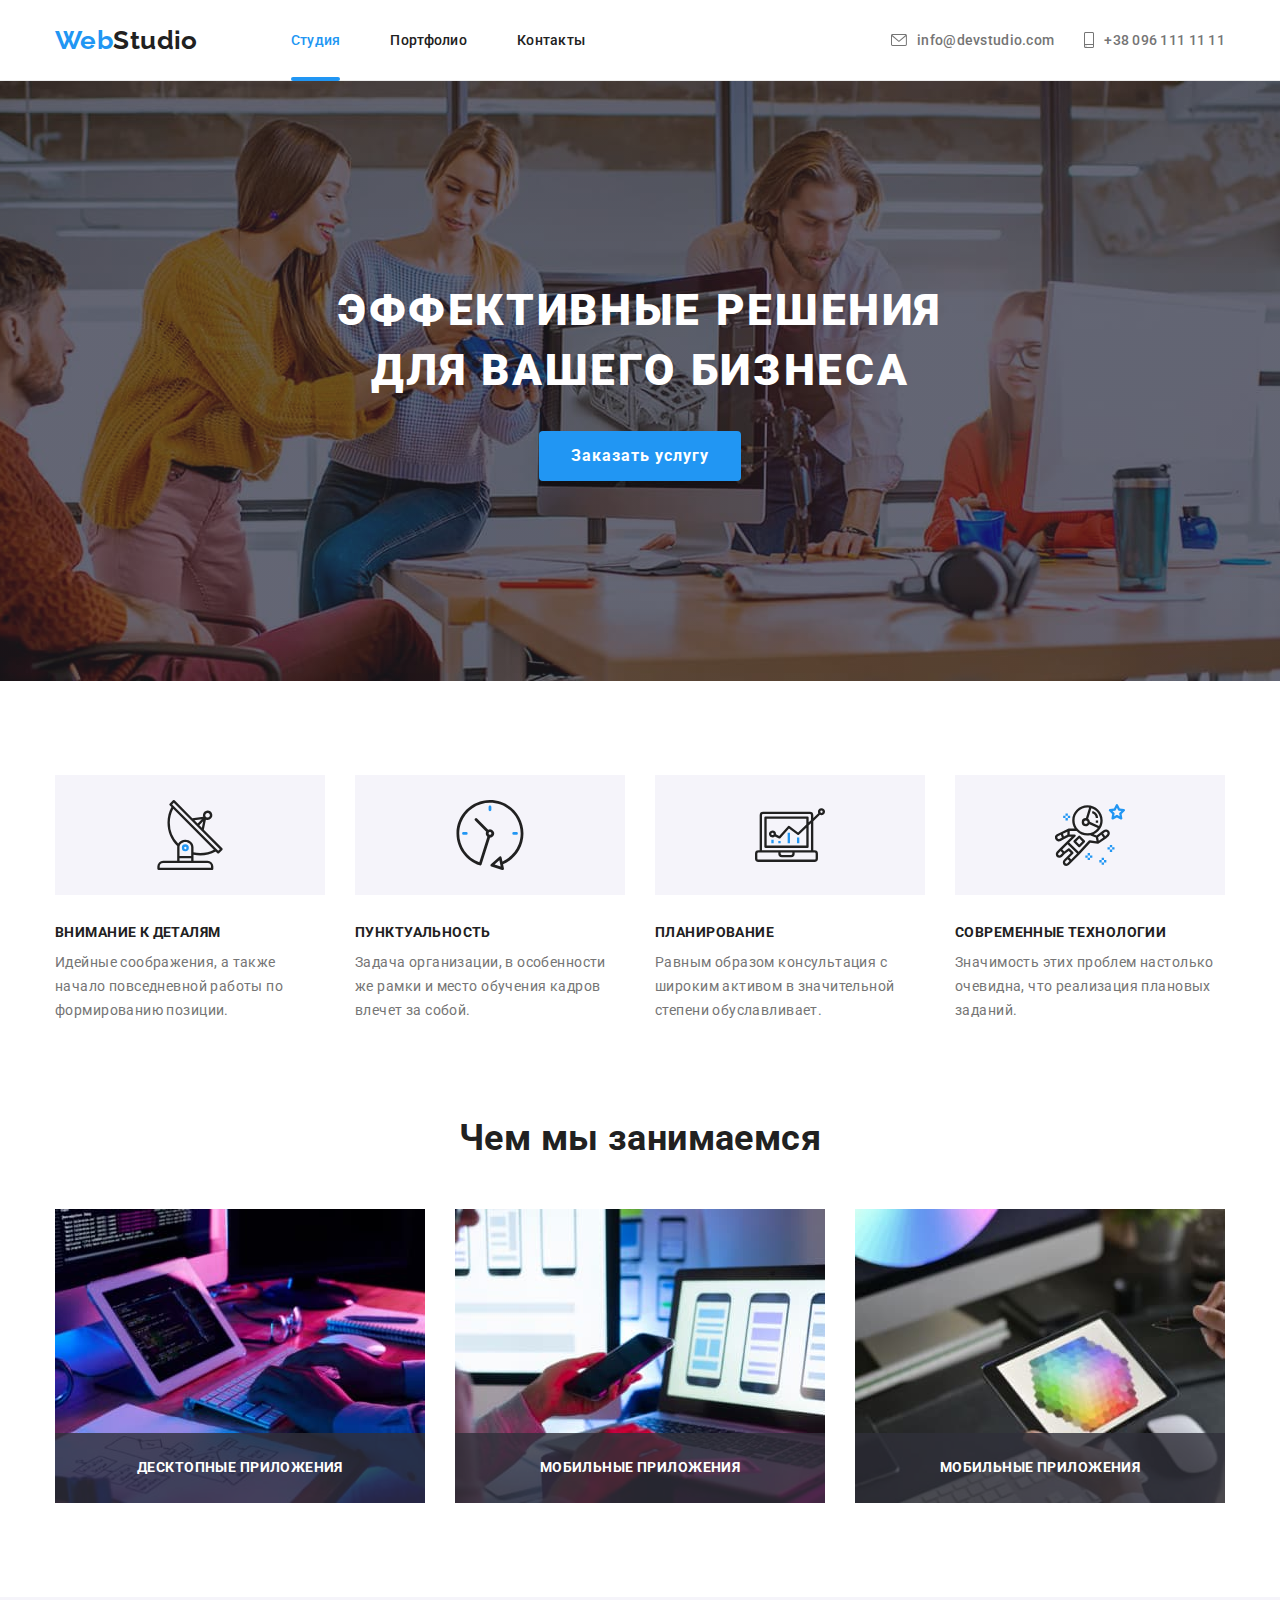
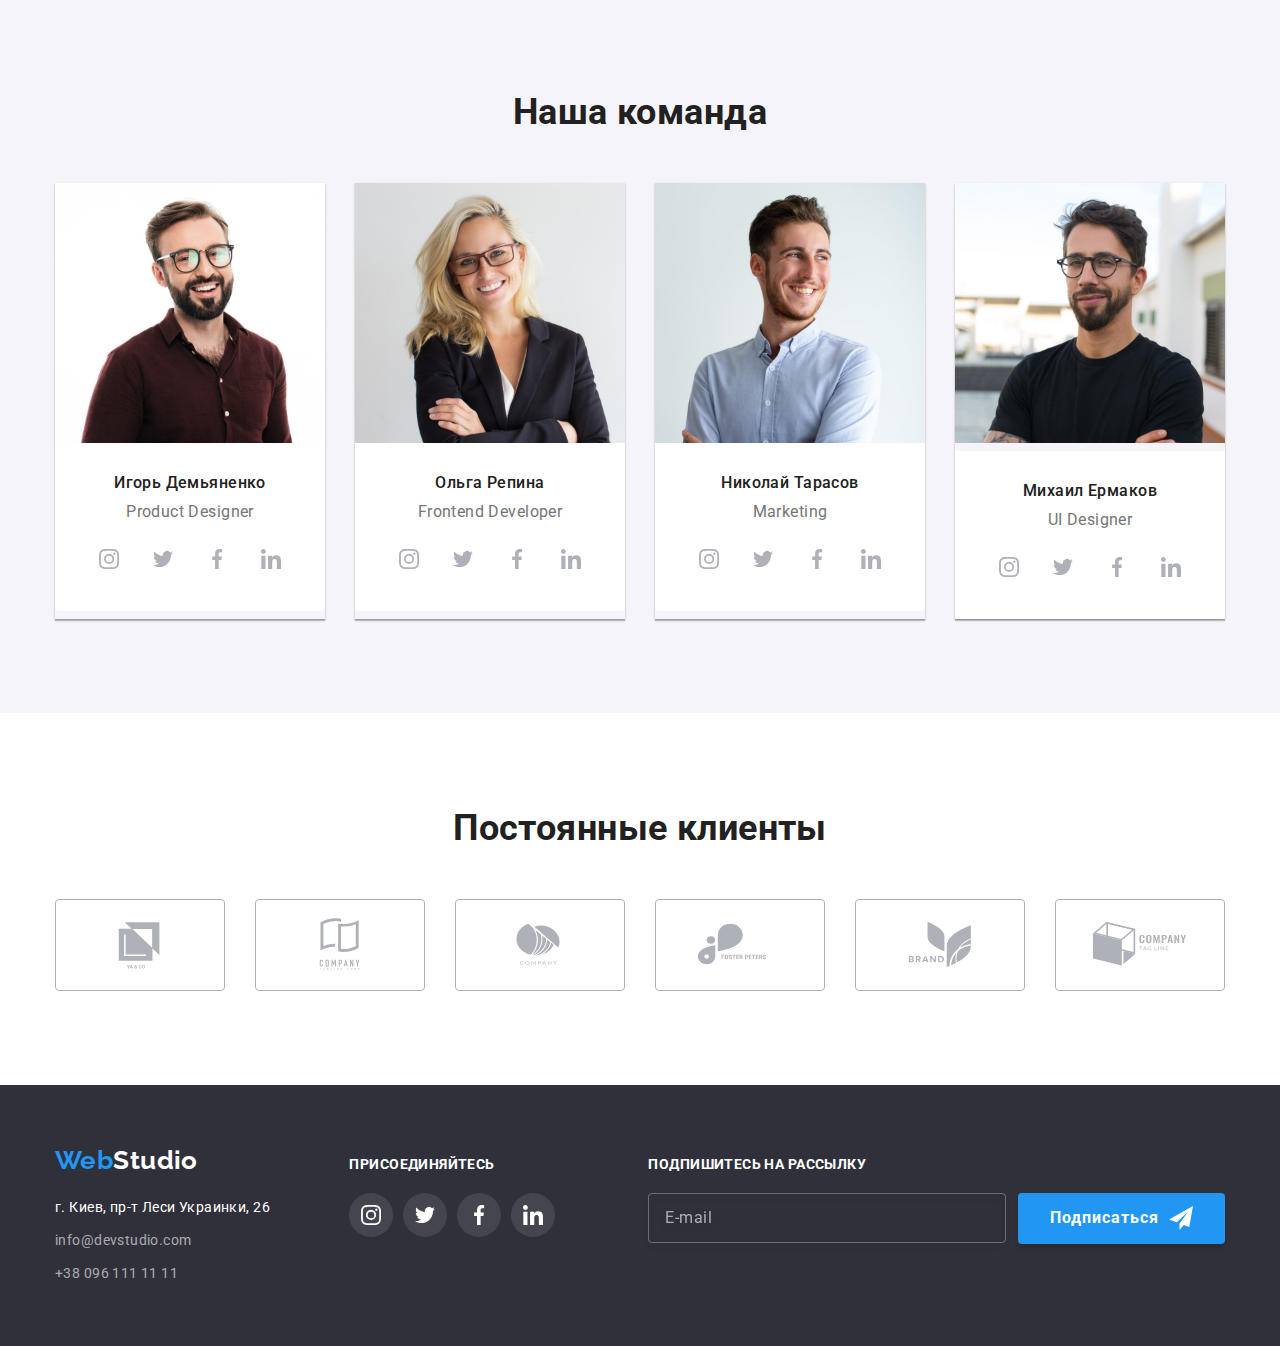
==== commit f97a99df: "BEM index.html" ====
--- a/index.html
+++ b/index.html
@@ -17,30 +17,34 @@
   </head>
   <body class="body">
     <header class="headder">
-      <div class="container header-nav">
+      <div class="container headder__container">
         <nav class="nav">
-          <a class="logo" href="index.html"
-            ><span class="accent-logo" lang="en">Web</span><span lang="en">Studio</span>
+          <a class="logo headder__logo" href="index.html"
+            ><span class="logo--accent" lang="en">Web</span><span lang="en">Studio</span>
           </a>
 
           <ul class="site-nav">
-            <li class="nav-item"><a class="link activ" href="./index.html">Студия</a></li>
-            <li class="nav-item"><a class="link" href="./portfolio.html">Портфолио</a></li>
-            <li class="nav-item"><a class="link" href="">Контакты</a></li>
+            <li class="site-nav__item">
+              <a class="site-nav__link site-nav__link--activ" href="./index.html">Студия</a>
+            </li>
+            <li class="site-nav__item">
+              <a class="site-nav__link" href="./portfolio.html">Портфолио</a>
+            </li>
+            <li class="site-nav__item"><a class="site-nav__link" href="">Контакты</a></li>
           </ul>
         </nav>
 
         <ul class="contact">
-          <li class="contact-item">
-            <a class="link" href="emailto:info@devstudio.com" lang="en">
-              <svg class="contact-icon" width="16" height="12">
+          <li class="contact__item">
+            <a class="contact__link" href="emailto:info@devstudio.com" lang="en">
+              <svg class="contact__icon" width="16" height="12">
                 <use href="./images/icons.svg#icon-mail"></use></svg
               >info@devstudio.com</a
             >
           </li>
-          <li class="contact-item">
-            <a class="link" href="tel:+380961111111"
-              ><svg class="contact-icon" width="10" height="16">
+          <li class="contact__item">
+            <a class="contact__link" href="tel:+380961111111"
+              ><svg class="contact__icon" width="10" height="16">
                 <use href="./images/icons.svg#icon-smartphone"></use></svg
               >+38 096 111 11 11</a
             >
@@ -51,58 +55,57 @@
 
     <main>
       <section class="hero">
-        <h1 class="hero-title">Эффективные решения<br />для вашего бизнеса</h1>
-        <button type="button" data-modal-open class="button-hero">Заказать услугу</button>
+        <h1 class="hero__title">Эффективные решения<br />для вашего бизнеса</h1>
+        <button type="button" data-modal-open class="button">Заказать услугу</button>
       </section>
 
       <section class="benefits">
         <div class="container">
           <!--Звголовок секции, который спрячется при форматировании-->
           <h2 class="visually-hidden">Преимущества компании</h2>
+
           <ul class="feature-list">
-            <li class="item">
-              <div class="feature">
-                <svg class="contact-icon" width="70" height="70">
+            <li class="feature-list__item">
+              <div class="feature-list__content">
+                <svg width="70" height="70">
                   <use href="./images/icons.svg#icon-antenna"></use>
                 </svg>
               </div>
-              <h3 class="title">Внимание к деталям</h3>
-              <p class="desc">
+              <h3 class="feature-list__title">Внимание к деталям</h3>
+              <p>
                 Идейные соображения, а также начало повседневной работы по формированию позиции.
               </p>
             </li>
-            <li class="item">
-              <div class="feature">
-                <svg class="contact-icon" width="70" height="70">
+            <li class="feature-list__item">
+              <div class="feature-list__content">
+                <svg width="70" height="70">
                   <use href="./images/icons.svg#icon-clock"></use>
                 </svg>
               </div>
-              <h3 class="title">Пунктуальность</h3>
-              <p class="desc">
+              <h3 class="feature-list__title">Пунктуальность</h3>
+              <p>
                 Задача организации, в особенности же рамки и место обучения кадров влечет за собой.
               </p>
             </li>
-            <li class="item">
-              <div class="feature">
-                <svg class="contact-icon" width="70" height="70">
+            <li class="feature-list__item">
+              <div class="feature-list__content">
+                <svg width="70" height="70">
                   <use href="./images/icons.svg#icon-diagram"></use>
                 </svg>
               </div>
-              <h3 class="title">Планирование</h3>
-              <p class="desc">
+              <h3 class="feature-list__title">Планирование</h3>
+              <p>
                 Равным образом консультация с широким активом в значительной степени обуславливает.
               </p>
             </li>
-            <li class="item">
-              <div class="feature">
-                <svg class="contact-icon" width="70" height="70">
+            <li class="feature-list__item">
+              <div class="feature-list__content">
+                <svg width="70" height="70">
                   <use href="./images/icons.svg#icon-astronaut"></use>
                 </svg>
               </div>
-              <h3 class="title">Современные технологии</h3>
-              <p class="desc">
-                Значимость этих проблем настолько очевидна, что реализация плановых заданий.
-              </p>
+              <h3 class="feature-list__title">Современные технологии</h3>
+              <p>Значимость этих проблем настолько очевидна, что реализация плановых заданий.</p>
             </li>
           </ul>
         </div>
@@ -111,41 +114,41 @@
       <section class="work">
         <div class="container">
           <h2 class="section-title">Чем мы занимаемся</h2>
-          <ul class="work-img">
-            <li class="item">
-              <div class="thumb">
+          <ul class="work__img">
+            <li class="work__item">
+              <div class="work__thumb">
                 <img
-                  class="work-img"
+                  class="work__img"
                   src="./images/img.jpg"
                   alt="Верстка"
                   width="370"
                   height="294"
                 />
-                <p class="img-desc">Десктопные приложения</p>
-              </div>
-            </li>
-            <li class="item">
-              <div class="thumb">
+                <p class="work__desc">Десктопные приложения</p>
+              </div>
+            </li>
+            <li class="work__item">
+              <div class="work__thumb">
                 <img
-                  class="work-img"
+                  class="work__img"
                   src="./images/img(1).jpg"
                   alt="Разметка страницы"
                   width="370"
                   height="294"
                 />
-                <p class="img-desc">Мобильные приложения</p>
-              </div>
-            </li>
-            <li class="item">
-              <div class="thumb">
+                <p class="work__desc">Мобильные приложения</p>
+              </div>
+            </li>
+            <li class="work__item">
+              <div class="work__thumb">
                 <img
-                  class="work-img"
+                  class="work__img"
                   src="./images/img(2).jpg"
                   alt="Работа с палитрой"
                   width="370"
                   height="294"
                 />
-                <p class="img-desc">Мобильные приложения</p>
+                <p class="work__desc">Мобильные приложения</p>
               </div>
             </li>
           </ul>
@@ -155,41 +158,44 @@
       <section class="our-team">
         <div class="container">
           <h2 class="section-title">Наша команда</h2>
-          <ul class="team">
-            <li class="photo">
+          <ul class="our-team__list">
+            <li class="our-team__item">
               <img
-                class="img"
+                class="our-team__img"
                 src="./images/employee1.jpg"
                 alt="Игорь Демьяненко"
                 width="270"
                 height="260"
               />
-              <div class="team-photo">
-                <h3 class="title">Игорь Демьяненко</h3>
-                <p class="position" lang="en">Product Designer</p>
+              <div class="our-team__desc">
+                <h3 class="our-team__title">Игорь Демьяненко</h3>
+                <p class="our-team__position" lang="en">Product Designer</p>
 
                 <ul class="socials">
-                  <li class="social-item">
-                    <a href="https://www.instagram.com/" class="social-links" aria-label="instagram"
-                      ><svg class="socials-icon" width="20" height="20">
+                  <li class="social__item">
+                    <a
+                      href="https://www.instagram.com/"
+                      class="social__links"
+                      aria-label="instagram"
+                      ><svg width="20" height="20">
                         <use href="./images/icons.svg#icon-instagram"></use></svg
                     ></a>
                   </li>
-                  <li class="social-item">
-                    <a href="https://twitter.com/" class="social-links" aria-label="twitter"
-                      ><svg class="socials-icon" width="20" height="20">
+                  <li class="social__item">
+                    <a href="https://twitter.com/" class="social__links" aria-label="twitter"
+                      ><svg width="20" height="20">
                         <use href="./images/icons.svg#icon-twitter"></use></svg
                     ></a>
                   </li>
-                  <li class="social-item">
-                    <a href="https://www.facebook.com/" class="social-links" aria-label="facebook"
-                      ><svg class="socials-icon" width="20" height="20">
+                  <li class="social__item">
+                    <a href="https://www.facebook.com/" class="social__links" aria-label="facebook"
+                      ><svg width="20" height="20">
                         <use href="./images/icons.svg#icon-facebook"></use></svg
                     ></a>
                   </li>
-                  <li class="social-item">
-                    <a href="https://www.linkedin.com/" class="social-links" aria-label="linjedin"
-                      ><svg class="socials-icon" width="20" height="20">
+                  <li class="social__item">
+                    <a href="https://www.linkedin.com/" class="social__links" aria-label="linjedin"
+                      ><svg width="20" height="20">
                         <use href="./images/icons.svg#icon-linkedin"></use></svg
                     ></a>
                   </li>
@@ -197,39 +203,39 @@
               </div>
             </li>
 
-            <li class="photo">
+            <li class="our-team__item">
               <img
-                class="img"
+                class="our-team__img"
                 src="./images/employee2.jpg"
                 alt="Ольга Репина"
                 width="270"
                 height="260"
               />
-              <div class="team-photo">
-                <h3 class="title">Ольга Репина</h3>
-                <p class="position" lang="en">Frontend Developer</p>
+              <div class="our-team__desc">
+                <h3 class="our-team__title">Ольга Репина</h3>
+                <p class="our-team__position" lang="en">Frontend Developer</p>
                 <ul class="socials">
-                  <li class="social-item">
-                    <a href="https://www.instagram.com/" class="social-links"
-                      ><svg class="socials-icon" width="20" height="20">
+                  <li class="social__item">
+                    <a href="https://www.instagram.com/" class="social__links"
+                      ><svg width="20" height="20">
                         <use href="./images/icons.svg#icon-instagram"></use></svg
                     ></a>
                   </li>
-                  <li class="social-item">
-                    <a href="https://twitter.com/" class="social-links"
-                      ><svg class="socials-icon" width="20" height="20">
+                  <li class="social__item">
+                    <a href="https://twitter.com/" class="social__links"
+                      ><svg width="20" height="20">
                         <use href="./images/icons.svg#icon-twitter"></use></svg
                     ></a>
                   </li>
-                  <li class="social-item">
-                    <a href="https://www.facebook.com/" class="social-links"
-                      ><svg class="socials-icon" width="20" height="20">
+                  <li class="social__item">
+                    <a href="https://www.facebook.com/" class="social__links"
+                      ><svg width="20" height="20">
                         <use href="./images/icons.svg#icon-facebook"></use></svg
                     ></a>
                   </li>
-                  <li class="social-item">
-                    <a href="https://www.linkedin.com/" class="social-links"
-                      ><svg class="socials-icon" width="20" height="20">
+                  <li class="social__item">
+                    <a href="https://www.linkedin.com/" class="social__links"
+                      ><svg width="20" height="20">
                         <use href="./images/icons.svg#icon-linkedin"></use></svg
                     ></a>
                   </li>
@@ -237,39 +243,39 @@
               </div>
             </li>
 
-            <li class="photo">
+            <li class="our-team__item">
               <img
-                class="img"
+                class="our-team__img"
                 src="./images/employee3.jpg"
                 alt="Николай Тарасов"
                 width="270"
                 height="260"
               />
-              <div class="team-photo">
-                <h3 class="title">Николай Тарасов</h3>
-                <p class="position" lang="en">Marketing</p>
+              <div class="our-team__desc">
+                <h3 class="our-team__title">Николай Тарасов</h3>
+                <p class="our-team__position" lang="en">Marketing</p>
                 <ul class="socials">
-                  <li class="social-item">
-                    <a href="https://www.instagram.com/" class="social-links"
-                      ><svg class="socials-icon" width="20" height="20">
+                  <li class="social__item">
+                    <a href="https://www.instagram.com/" class="social__links"
+                      ><svg width="20" height="20">
                         <use href="./images/icons.svg#icon-instagram"></use></svg
                     ></a>
                   </li>
-                  <li class="social-item">
-                    <a href="https://twitter.com/" class="social-links"
-                      ><svg class="socials-icon" width="20" height="20">
+                  <li class="social__item">
+                    <a href="https://twitter.com/" class="social__links"
+                      ><svg width="20" height="20">
                         <use href="./images/icons.svg#icon-twitter"></use></svg
                     ></a>
                   </li>
-                  <li class="social-item">
-                    <a href="https://www.facebook.com/" class="social-links"
-                      ><svg class="socials-icon" width="20" height="20">
+                  <li class="social__item">
+                    <a href="https://www.facebook.com/" class="social__links"
+                      ><svg width="20" height="20">
                         <use href="./images/icons.svg#icon-facebook"></use></svg
                     ></a>
                   </li>
-                  <li class="social-item">
-                    <a href="https://www.linkedin.com/" class="social-links"
-                      ><svg class="socials-icon" width="20" height="20">
+                  <li class="social__item">
+                    <a href="https://www.linkedin.com/" class="social__links"
+                      ><svg width="20" height="20">
                         <use href="./images/icons.svg#icon-linkedin"></use></svg
                     ></a>
                   </li>
@@ -277,7 +283,7 @@
               </div>
             </li>
 
-            <li class="photo">
+            <li class="our-team__item">
               <img
                 class="img"
                 src="./images/employee4.jpg"
@@ -285,31 +291,32 @@
                 width="270"
                 height="260"
               />
-              <div class="team-photo">
-                <h3 class="title">Михаил Ермаков</h3>
-                <p class="position" lang="en">UI Designer</p>
+              <div class="our-team__desc">
+                <h3 class="our-team__title">Михаил Ермаков</h3>
+                <p class="our-team__position" lang="en">UI Designer</p>
+
                 <ul class="socials">
-                  <li class="social-item">
-                    <a href="https://www.instagram.com/" class="social-links"
-                      ><svg class="socials-icon" width="20" height="20">
+                  <li class="social__item">
+                    <a href="https://www.instagram.com/" class="social__links"
+                      ><svg width="20" height="20">
                         <use href="./images/icons.svg#icon-instagram"></use></svg
                     ></a>
                   </li>
-                  <li class="social-item">
-                    <a href="https://twitter.com/" class="social-links"
-                      ><svg class="socials-icon" width="20" height="20">
+                  <li class="social__item">
+                    <a href="https://twitter.com/" class="social__links"
+                      ><svg width="20" height="20">
                         <use href="./images/icons.svg#icon-twitter"></use></svg
                     ></a>
                   </li>
-                  <li class="social-item">
-                    <a href="https://www.facebook.com/" class="social-links"
-                      ><svg class="socials-icon" width="20" height="20">
+                  <li class="social__item">
+                    <a href="https://www.facebook.com/" class="social__links"
+                      ><svg width="20" height="20">
                         <use href="./images/icons.svg#icon-facebook"></use></svg
                     ></a>
                   </li>
-                  <li class="social-item">
-                    <a href="https://www.linkedin.com/" class="social-links"
-                      ><svg class="socials-icon" width="20" height="20">
+                  <li class="social__item">
+                    <a href="https://www.linkedin.com/" class="social__links"
+                      ><svg width="20" height="20">
                         <use href="./images/icons.svg#icon-linkedin"></use></svg
                     ></a>
                   </li>
@@ -323,40 +330,40 @@
       <section class="clients">
         <div class="container">
           <h2 class="section-title">Постоянные клиенты</h2>
-          <ul class="clients-list">
-            <li class="clients-item">
-              <a href="" class="clients-links"
-                ><svg class="clients-icon" width="106" height="60">
+          <ul class="clients__list">
+            <li class="clients__item">
+              <a href="" class="clients__links"
+                ><svg width="106" height="60">
                   <use href="./images/icons.svg#icon-logo1"></use></svg
               ></a>
             </li>
-            <li class="clients-item">
-              <a href="" class="clients-links"
-                ><svg class="clients-icon" width="106" height="60">
+            <li class="clients__item">
+              <a href="" class="clients__links"
+                ><svg width="106" height="60">
                   <use href="./images/icons.svg#icon-logo2"></use></svg
               ></a>
             </li>
-            <li class="clients-item">
-              <a href="" class="clients-links"
-                ><svg class="clients-icon" width="106" height="60">
+            <li class="clients__item">
+              <a href="" class="clients__links"
+                ><svg width="106" height="60">
                   <use href="./images/icons.svg#icon-logo3"></use></svg
               ></a>
             </li>
-            <li class="clients-item">
-              <a href="" class="clients-links"
-                ><svg class="clients-icon" width="106" height="60">
+            <li class="clients__item">
+              <a href="" class="clients__links"
+                ><svg width="106" height="60">
                   <use href="./images/icons.svg#icon-logo4"></use></svg
               ></a>
             </li>
-            <li class="clients-item">
-              <a href="" class="clients-links"
-                ><svg class="clients-icon" width="106" height="60">
+            <li class="clients__item">
+              <a href="" class="clients__links"
+                ><svg width="106" height="60">
                   <use href="./images/icons.svg#icon-logo5"></use></svg
               ></a>
             </li>
-            <li class="clients-item">
-              <a href="" class="clients-links"
-                ><svg class="clients-icon" width="106" height="60">
+            <li class="clients__item">
+              <a href="" class="clients__links"
+                ><svg width="106" height="60">
                   <use href="./images/icons.svg#icon-logo6"></use></svg
               ></a>
             </li>
@@ -366,69 +373,72 @@
     </main>
 
     <footer class="footer">
-      <div class="container footer-container">
-        <div class="footer-address">
-          <a class="logo" href="index.html"
-            ><span class="accent-logo" lang="en">Web</span><span lang="en">Studio</span>
+      <div class="container footer__container">
+        <div class="footer__address">
+          <a class="logo footer__logo" href="index.html"
+            ><span class="logo--accent" lang="en">Web</span><span lang="en">Studio</span>
           </a>
+
           <address class="address">
-            <p class="location">г. Киев, пр-т Леси Украинки, 26</p>
-            <ul class="address-footer">
-              <li class="footer-link">
-                <a class="link" href="emailto:info@devstudio.com" lang="en">info@devstudio.com</a>
+            <p class="address__title">г. Киев, пр-т Леси Украинки, 26</p>
+            <ul class="address__list">
+              <li class="address__item">
+                <a class="address__link" href="emailto:info@devstudio.com" lang="en"
+                  >info@devstudio.com</a
+                >
               </li>
-              <li class="footer-link">
-                <a class="link" href="tel:+380961111111">+38 096 111 11 11</a>
+              <li class="address__item">
+                <a class="address__link" href="tel:+380961111111">+38 096 111 11 11</a>
               </li>
             </ul>
           </address>
         </div>
 
         <div class="join">
-          <h2 class="join-title">присоединяйтесь</h2>
+          <h2 class="footer__title">присоединяйтесь</h2>
           <ul class="socials">
-            <li class="social-item footter-item">
-              <a href="https://www.instagram.com/" class="social-links"
-                ><svg class="socials-icon footter-icon" width="20" height="20">
+            <li class="social__item join__item">
+              <a href="https://www.instagram.com/" class="social__links"
+                ><svg class="join__icon" width="20" height="20">
                   <use href="./images/icons.svg#icon-instagram"></use></svg
               ></a>
             </li>
-            <li class="social-item footter-item">
-              <a href="https://twitter.com/" class="social-links"
-                ><svg class="socials-icon footter-icon" width="20" height="20">
+            <li class="social__item join__item">
+              <a href="https://twitter.com/" class="social__links"
+                ><svg class="join__icon" width="20" height="20">
                   <use href="./images/icons.svg#icon-twitter"></use></svg
               ></a>
             </li>
-            <li class="social-item footter-item">
-              <a href="https://www.facebook.com/" class="social-links"
-                ><svg class="socials-icon footter-icon" width="20" height="20">
+            <li class="social__item join__item">
+              <a href="https://www.facebook.com/" class="social__links"
+                ><svg class="join__icon" width="20" height="20">
                   <use href="./images/icons.svg#icon-facebook"></use></svg
               ></a>
             </li>
-            <li class="social-item footter-item">
-              <a href="https://www.linkedin.com/" class="social-links"
-                ><svg class="socials-icon footter-icon" width="20" height="20">
+            <li class="social__item join__item">
+              <a href="https://www.linkedin.com/" class="social__links"
+                ><svg class="join__icon" width="20" height="20">
                   <use href="./images/icons.svg#icon-linkedin"></use></svg
               ></a>
             </li>
           </ul>
         </div>
 
-        <form name="footter-mail">
-          <h2 class="join-title">Подпишитесь на рассылку</h2>
-
-          <div class="footter-group" role="group">
+        <form>
+          <h2 class="footer__title">Подпишитесь на рассылку</h2>
+
+          <div class="footer-form" role="group">
             <label for="user_email"></label>
             <input
               required
-              class="footter-mail"
+              class="footer-form__mail"
               type="email"
               name="email"
               id="user_email"
               placeholder="E-mail"
             />
-            <button class="button-hero footter-button" type="submit">
-              Подписаться<svg class="footer-icon" width="24" height="24">
+            <button class="button footer-form__button" type="submit">
+              Подписаться<svg class="footer-form__icon" width="24" height="24">
                 <use href="./images/icons.svg#icon-footter-send"></use>
               </svg>
             </button>
@@ -501,7 +511,7 @@
             </label>
           </div>
 
-          <button type="submit" class="button-hero button-send">Отправить</button>
+          <button type="submit" class="button button-send">Отправить</button>
         </form>
       </div>
     </div>
--- a/css/styles.css
+++ b/css/styles.css
@@ -62,37 +62,16 @@
 }
 
 /*Шапка сайта*/
-.header-nav {
-  display: flex;
-  align-items: center;
-}
-.nav {
-  display: flex;
-  align-items: center;
-}
-.site-nav {
-  display: flex;
-  margin-left: 93px;
-}
-
-.nav-item + .nav-item {
-  margin-left: 50px;
-}
-
-.contact {
-  display: flex;
-  margin-left: auto;
-}
-
-.contact-item + .contact-item {
-  margin-left: 30px;
+.headder__container {
+  display: flex;
+  align-items: center;
 }
 
 .headder {
   border-bottom: 1px solid var(--border-hedder-color);
 }
 
-.headder .logo {
+.headder__logo {
   padding-top: 25px;
   padding-bottom: 24px;
 }
@@ -105,17 +84,26 @@
   color: var(--title-text-color);
   transition: color 250ms cubic-bezier(0.4, 0, 0.2, 1);
 }
-
 .logo:hover,
 .logo:focus {
   color: var(--accent-color);
 }
-
-.accent-logo {
+.logo--accent {
   color: var(--accent-color);
 }
 
-.site-nav .link {
+.nav {
+  display: flex;
+  align-items: center;
+}
+.site-nav {
+  display: flex;
+  margin-left: 93px;
+}
+.site-nav__item + .site-nav__item {
+  margin-left: 50px;
+}
+.site-nav__link {
   display: block;
   padding-top: 32px;
   padding-bottom: 32px;
@@ -126,33 +114,17 @@
   color: var(--title-text-color);
   transition: color 250ms cubic-bezier(0.4, 0, 0.2, 1);
 }
-
-.site-nav .link:hover,
-.site-nav .link:focus {
+.site-nav__link:hover,
+.site-nav__link:focus {
   color: var(--accent-color);
 }
-.contact .link {
-  display: block;
-  font-weight: 500;
-  line-height: 1.17;
-  letter-spacing: 0.02em;
-  text-decoration: none;
-  color: var(--primary-text-color);
-  transition: color 250ms cubic-bezier(0.4, 0, 0.2, 1);
-}
-.contact .link:hover,
-.contact .link:focus {
+.site-nav__item {
+  position: relative;
+}
+.site-nav__link--activ {
   color: var(--accent-color);
 }
-.site-nav .activ {
-  color: var(--accent-color);
-}
-
-.nav-item {
-  position: relative;
-}
-
-.site-nav .activ::after {
+.site-nav__link--activ::after {
   position: absolute;
   content: '';
   height: 4px;
@@ -163,21 +135,43 @@
   background-color: var(--accent-color);
 }
 
-.contact-item {
-  display: flex;
-  align-items: center;
-}
-.contact-item .link {
+
+.contact {
+  display: flex;
+  margin-left: auto;
+}
+.contact__item + .contact__item {
+  margin-left: 30px;
+}
+.contact__item {
+  display: flex;
+  align-items: center;
+}
+.contact__link {
+  display: block;
+  font-weight: 500;
+  line-height: 1.17;
+  letter-spacing: 0.02em;
+  text-decoration: none;
+  color: var(--primary-text-color);
+  transition: color 250ms cubic-bezier(0.4, 0, 0.2, 1);
+}
+.contact__link:hover,
+.contact__link:focus {
+  color: var(--accent-color);
+}
+
+.contact__link {
   display: flex;
   align-items: center;
   padding-top: 32px;
   padding-bottom: 32px;
 }
-
-.contact .contact-icon {
+.contact__icon {
   margin-right: 10px;
   fill: currentColor;
 }
+
 
 /*секция hero*/
 .hero {
@@ -196,7 +190,7 @@
   background-color: var(--backgroud-hero);
 }
 
-.hero-title {
+.hero__title {
   margin-bottom: 30px;
   font-weight: 900;
   font-size: 44px;
@@ -205,7 +199,7 @@
   text-transform: uppercase;
   color: var(--primary-white-color);
 }
-.button-hero {
+.button {
   padding: 10px 32px;
   border: none;
   border-radius: 4px;
@@ -220,19 +214,12 @@
   transition: background-color 250ms cubic-bezier(0.4, 0, 0.2, 1);
   font-family: inherit; 
  }
-.button-hero:hover,
-.button-hero:focus {
+.button:hover,
+.button:focus {
   background-color: var(--button-focus-color);
 }
 
 /*секция benefits*/
-.feature-list {
-  display: flex;
-}
-.feature-list .item + .item {
-  margin-left: 30px;
-}
-
 .benefits {
   padding-top: 94px;
   padding-bottom: 94px;
@@ -249,8 +236,13 @@
   clip: rect(0 0 0 0);
   overflow: hidden;
 }
-
-.feature {
+.feature-list {
+  display: flex;
+}
+.feature-list__item + .feature-list__item{
+  margin-left: 30px;
+}
+.feature-list__content {
   display: flex;
   align-items: center;
   justify-content: center;
@@ -260,23 +252,24 @@
   margin-bottom: 30px;
 }
 
-.feature-list .item {
+.feature-list__item {
   width: 270px;
 }
-.feature-list .title {
+.feature-list__title {
   font-weight: 700;
   font-size: 14px;
   line-height: 1.14;
   text-transform: uppercase;
   margin-bottom: 10px;
+  color: var(--title-text-color);
 }
 
 /*секция work*/
-.work-img {
+.work__img {
   display: flex;
   max-width: 100%;
 }
-.work-img .item + .item {
+.work__item + .work__item {
   margin-left: 30px;
 }
 .work {
@@ -288,12 +281,15 @@
   font-size: 36px;
   line-height: 1.17;
   margin-bottom: 50px;
-}
-.work .thumb {
+  text-align: center;
+  margin-bottom: 50px;
+  color: var(--title-text-color);
+}
+.work__thumb {
   position: relative;
 }
 
-.img-desc {
+.work__desc {
   display: flex;
   justify-content: center;
   align-items: center;
@@ -310,38 +306,34 @@
 }
 
 /*секция our-team*/
-.team {
-  display: flex;
-}
-.photo + .photo {
-  margin-left: 30px;
-}
 .our-team {
   padding-top: 94px;
   padding-bottom: 94px;
   background-color: var(--background-second-color);
 }
-.section-title {
-  text-align: center;
-  margin-bottom: 50px;
-  color: var(--title-text-color);
-}
-.photo {
+.our-team__list {
+  display: flex;
+}
+.our-team__item + .our-team__item {
+  margin-left: 30px;
+}
+
+.our-team__item {
   width: 270px;
   box-shadow: 0px 1px 3px rgba(0, 0, 0, 0.12), 0px 1px 1px rgba(0, 0, 0, 0.14),
     0px 2px 1px rgba(0, 0, 0, 0.2);
 }
-.img {
+.our-team__img {
   display: block;
   max-width: 100%;
   height: auto;
 }
-.team-photo {
+.our-team__desc {
   padding: 30px 32px;
   border-radius: 0px 0px 4px 4px;
   background-color: var(--primary-white-color);
 }
-.team .title {
+.our-team__title {
   font-weight: 500;
   font-size: 16px;
   line-height: 1.19;
@@ -349,15 +341,12 @@
   text-align: center;
   color: var(--title-text-color);
 }
-.team .position {
+.our-team__position {
   font-size: 16px;
   line-height: 1.19;
   text-align: center;
   margin-bottom: 16px;
 }
-.feature-list .title {
-  color: var(--title-text-color);
-}
 
 .socials {
   display: flex;
@@ -365,11 +354,11 @@
   height: 44px;
 }
 
-.social-item:not(:last-child) {
+.social__item:not(:last-child) {
   margin-right: 10px;
 }
 
-.social-links {
+.social__links {
   display: flex;
   justify-content: center;
   align-items: center;
@@ -379,8 +368,8 @@
   fill: var(--icon-color);
   transition: fill 250ms cubic-bezier(0.4, 0, 0.2, 1), background-color 250ms cubic-bezier(0.4, 0, 0.2, 1);
 }
-.social-links:hover,
-.social-links:focus {
+.social__links:hover,
+.social__links:focus {
   fill: var(--primary-white-color);
   background-color: var(--accent-color);
 }
@@ -390,13 +379,13 @@
   padding-top: 94px;
   padding-bottom: 94px;
 }
-.clients-list {
-  display: flex;
-  justify-content: center;
-  align-items: center;
-}
-
-.clients-links {
+.clients__list {
+  display: flex;
+  justify-content: center;
+  align-items: center;
+}
+
+.clients__links {
   display: flex;
   border: 1px solid var(--icon-color);
   border-radius: 4px;
@@ -407,66 +396,67 @@
   fill: var(--icon-color);
   transition: fill 250ms cubic-bezier(0.4, 0, 0.2, 1), border 250ms cubic-bezier(0.4, 0, 0.2, 1);
 }
-.clients-item:not(:last-child) {
+.clients__item:not(:last-child) {
   margin-right: 30px;
 }
-.clients-links:hover,
-.clients-links:focus {
+.clients__links:hover,
+.clients__links:focus {
   border: 1px solid var(--accent-color);
   fill: var(--accent-color);
 }
 
 /*footer*/
-.footer-container {
+.footer {
+  padding-top: 60px;
+  padding-bottom: 60px;
+  background-color: var(--background-hero-footer);
+}
+.footer__container {
   display: flex;
   align-items: baseline;
 }
-.footer-address {
-  margin-right: 70px;
-  width: 231px;
-}
-
-.footer .logo {
+.footer__logo {
   display: block;
   margin-bottom: 20px;
   color: var(--primary-white-color);
   transition: color 250ms cubic-bezier(0.4, 0, 0.2, 1);
 }
-.footer .logo:hover,
-.footer .logo:focus {
+.footer__logo:hover,
+.footer__logo:focus {
   color: var(--accent-color);
 }
-.footer {
-  padding-top: 60px;
-  padding-bottom: 60px;
-  background-color: var(--background-hero-footer);
+.footer__address {
+  margin-right: 70px;
+  width: 231px;
 }
 .address {
   font-style: normal;
 }
 
-.footer .location {
+.address__title {
   margin-bottom: 9px;
   color: var(--primary-white-color);
 }
-.address-footer .link {
+.address__link {
   display: inline-block;
   text-decoration: none;
   color: var(--address-footer-color);
   transition: color 250ms cubic-bezier(0.4, 0, 0.2, 1);
 }
-.address-footer .link:hover,
-.address-footer .link:focus {
+.address__link:hover,
+.address__link:focus {
   color: var(--accent-color);
 }
-.footer-link:not(:last-child) {
+.address__item:not(:last-child) {
   margin-bottom: 9px;
 }
+
+
 .join {
   margin-right: 93px;
   width: 206px;
 }
-.join-title {
+.footer__title {
   margin-bottom: 20px;
   color: var(--primary-white-color);
   font-weight: 700;
@@ -474,20 +464,18 @@
   line-height: 1.14;
   text-transform: uppercase;
 }
-
-.footter-item {
+.join__item {
   border-radius: 50%;
   background-color: var(--footer-social-color);
 }
-.footter-icon {
+.join__icon {
   fill: var(--primary-white-color);
 }
 
-.footter-group {
-  display: flex;
-}
-
-.footter-mail {
+.footer-form {
+  display: flex;
+}
+.footer-form__mail {
   padding: 15px 16px;
   margin-right: 12px;
   width: 358px;
@@ -498,22 +486,22 @@
   border-radius: 4px;
   transition: border 250ms cubic-bezier(0.4, 0, 0.2, 1);
 }
-.footter-mail::placeholder {
+.footer-form__mail::placeholder {
   font-size: 16px;
   line-height: 1.25;
   letter-spacing: 0.03em;
   color: var(--address-footer-color);
 }
-.footter-mail:hover,
-.footter-mail:focus {
+.footer-form__mail:hover,
+.footer-form__mail:focus {
   border: 1px solid var(--accent-color);
 }
-.footter-button {
+.footer-form__button {
   display: flex;
   justify-content: center;
   align-items: center;
   }
-.footer-icon{
+.footer-form__icon {
   margin-left: 10px;
 }
 
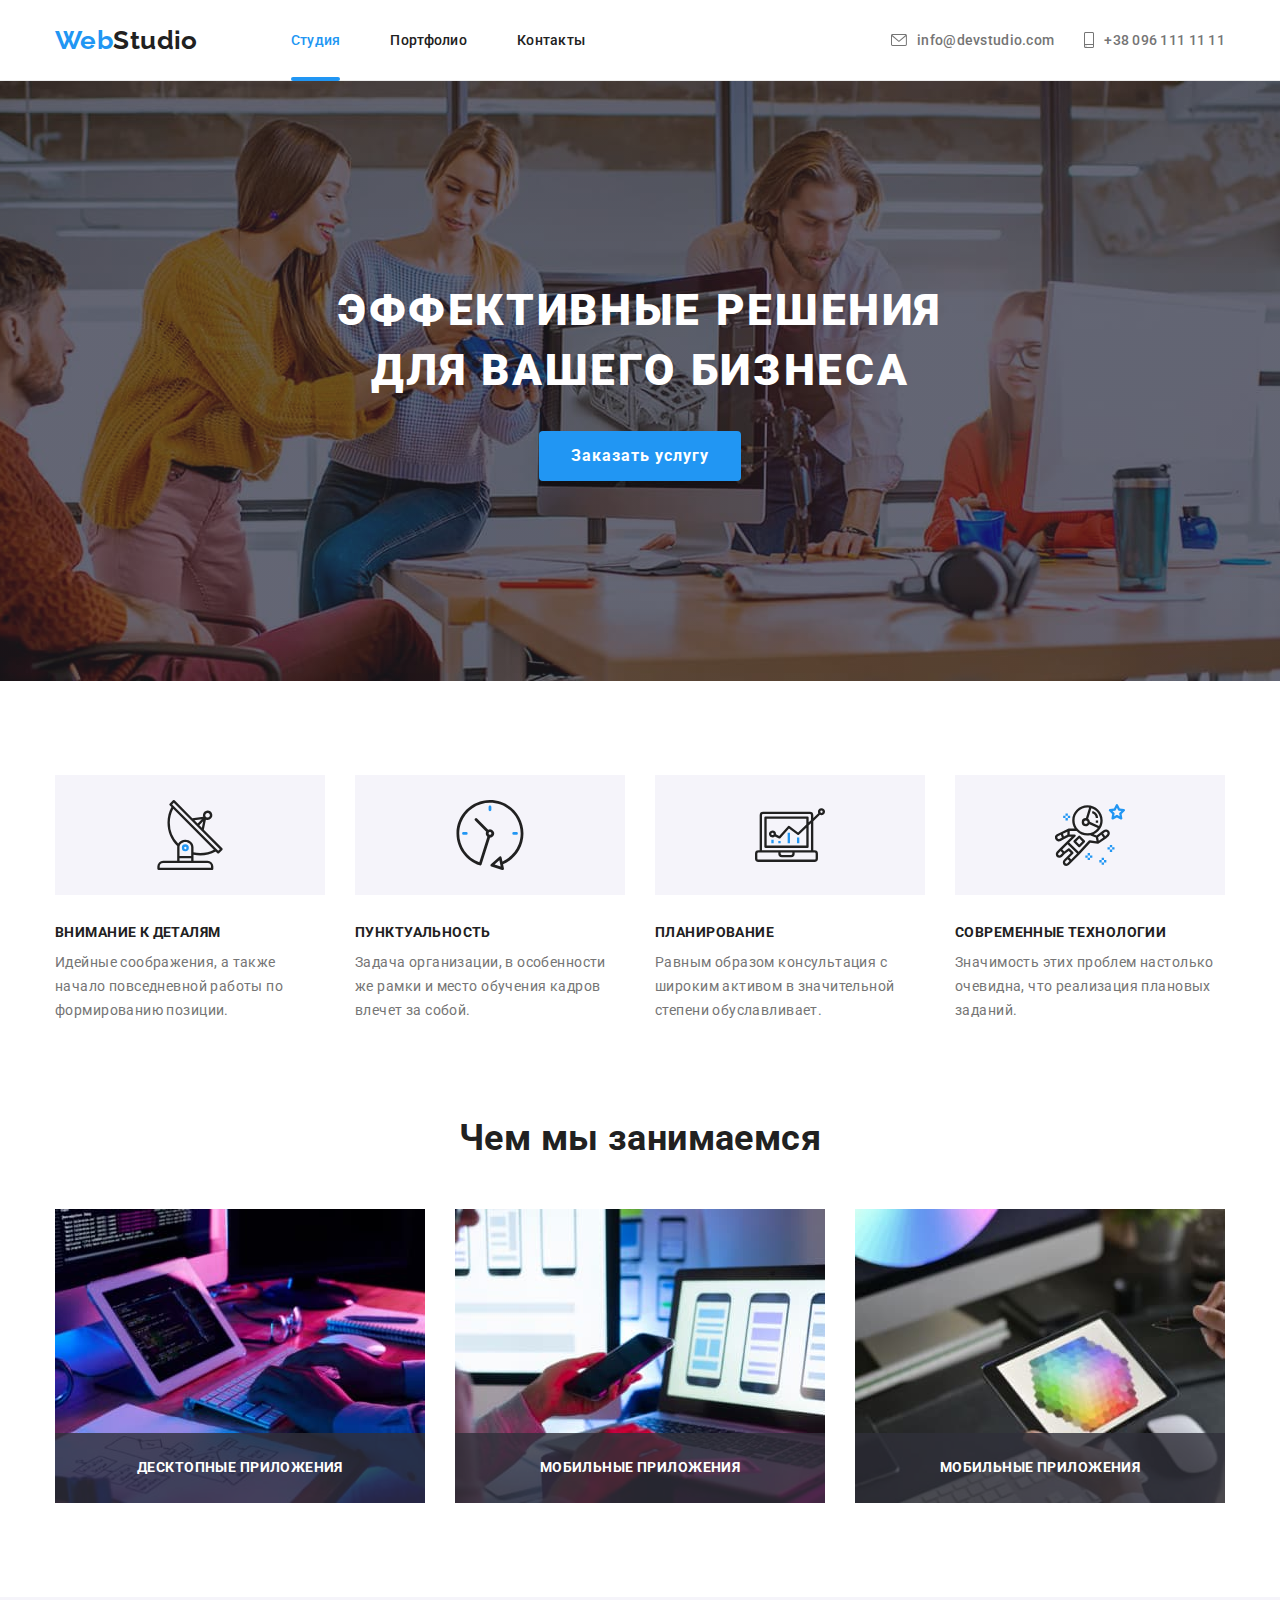
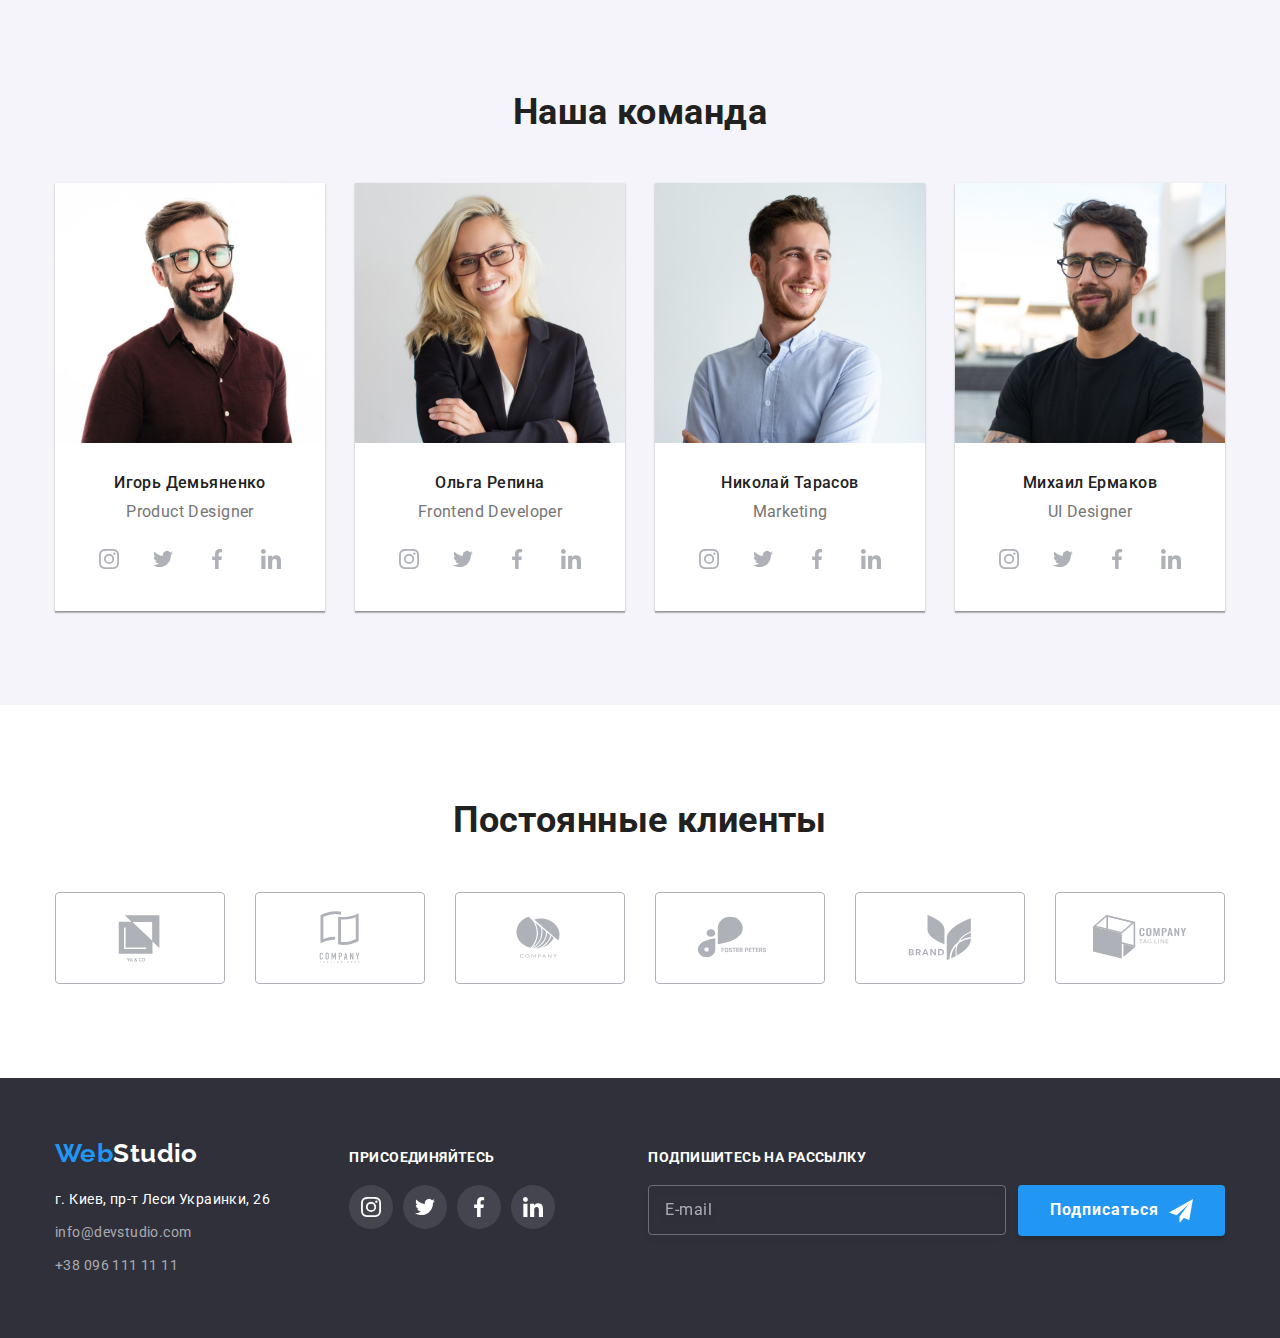
==== commit 5083b30b: "add live sass" ====
--- a/index.html
+++ b/index.html
@@ -285,7 +285,7 @@
 
             <li class="our-team__item">
               <img
-                class="img"
+                class="our-team__img"
                 src="./images/employee4.jpg"
                 alt="Михаил Ермаков"
                 width="270"
@@ -449,69 +449,75 @@
 
     <div class="backdrop is-hidden" data-modal>
       <div class="modal">
-        <button class="modal-button" type="button" data-modal-close>
-          <svg class="modal-svg" width="11px" height="11px">
+        <button class="modal__button" type="button" data-modal-close>
+          <svg width="11px" height="11px">
             <use href="./images/icons.svg#icon-vector"></use>
           </svg>
         </button>
 
         <form name="modal" class="form js-speaker-form">
-          <h2 class="modal-title">Оставьте свои данные, мы вам перезвоним</h2>
-
-          <label class="form-field"
-            ><span class="form-text">Имя</span>
-            <span class="input-thumb">
-              <input class="input" type="text" name="user_name" required autofocus />
-              <svg class="form-icon" width="18" height="18">
+          <h2 class="form__title">Оставьте свои данные, мы вам перезвоним</h2>
+
+          <label class="form__field"
+            ><span class="form__text">Имя</span>
+            <span class="form__thumb">
+              <input class="form__input" type="text" name="user_name" required autofocus />
+              <svg class="form__icon" width="18" height="18">
                 <use href="./images/icons.svg#icon-person-black"></use>
               </svg>
             </span>
           </label>
 
-          <label class="form-field"
-            ><span class="form-text">Телефон</span>
-            <span class="input-thumb">
-              <input class="input" type="tel" name="tel" required />
-              <svg class="form-icon" width="18" height="18">
+          <label class="form__field"
+            ><span class="form__text">Телефон</span>
+            <span class="form__thumb">
+              <input class="form__input" type="tel" name="tel" required />
+              <svg class="form__icon" width="18" height="18">
                 <use href="./images/icons.svg#icon-phone-black"></use>
               </svg>
             </span>
           </label>
 
-          <label class="form-field"
-            ><span class="form-text">Почта</span>
-            <span class="input-thumb">
-              <input class="input" type="email" name="email" required />
-              <svg class="form-icon" width="18" height="18">
+          <label class="form__field"
+            ><span class="form__text">Почта</span>
+            <span class="form__thumb">
+              <input class="form__input" type="email" name="email" required />
+              <svg class="form__icon" width="18" height="18">
                 <use href="./images/icons.svg#icon-email-black"></use>
               </svg>
             </span>
           </label>
 
-          <label class="form-field form-comment"
-            ><span class="form-text">Комментарий</span>
+          <label class="form__field form__field--comment"
+            ><span class="form__text">Комментарий</span>
             <textarea
-              class="textarea"
+              class="form__textarea"
               name="comment"
               rows="1"
               placeholder="Введите текст"
             ></textarea>
           </label>
 
-          <div class="form-checkbox">
-            <label for="license" class="form-license">
-              <input class="license" type="checkbox" name="license" value="license" id="license" />
-              <svg class="icon-check" width="16" height="15">
+          <div class="checkbox">
+            <label for="license" class="checkbox__label">
+              <input
+                class="checkbox__input"
+                type="checkbox"
+                name="license"
+                value="license"
+                id="license"
+              />
+              <svg class="checkbox__icon" width="16" height="15">
                 <use href="./images/icons.svg#icon-icon-check-2-1"></use>
               </svg>
-              <span class="checkbox-text"
+              <span class="checkbox__text"
                 >Соглашаюсь с рассылкой и принимаю
-                <a class="conditions" href="" target="_blank">Условия договора</a></span
+                <a class="checkbox__conditions" href="" target="_blank">Условия договора</a></span
               >
             </label>
           </div>
 
-          <button type="submit" class="button button-send">Отправить</button>
+          <button type="submit" class="button checkbox__button">Отправить</button>
         </form>
       </div>
     </div>
--- a/css/styles.css
+++ b/css/styles.css
@@ -512,20 +512,17 @@
   padding-top: 94px;
   padding-bottom: 94px;
 }
-.portfolio {
-  text-decoration: none;
-}
+
 /*кнопки навигации портфолио*/
-.portfolio-button {
+.filter__list {
   display: flex;
   justify-content: center;
   margin-bottom: 50px;
 }
-.portfolio-button .item + .item {
+.filter__item + .filter__item {
   margin-left: 8px;
 }
-
-.portfolio-nav .button {
+.filter__button {
   border: none;
   border-radius: 4px;
   font-family: inherit;
@@ -541,64 +538,70 @@
   transition: background-color 250ms cubic-bezier(0.4, 0, 0.2, 1),
     color 250ms cubic-bezier(0.4, 0, 0.2, 1), box-shadow 250ms cubic-bezier(0.4, 0, 0.2, 1);
 }
-.portfolio-nav .button:hover,
-.portfolio-nav .button:focus {
+.filter__button:hover,
+.filter__button:focus {
   background-color: var(--accent-color);
   color: var(--primary-white-color);
   box-shadow: var(--box-shadow-port);
 }
 
 /*секция картинок-ссылок*/
-.project {
+.project__list {
   display: flex;
   flex-wrap: wrap;
 }
-
-.project .card {
+.project__item {
   width: calc((100% - 60px) / 3);
   margin-right: 30px;
   margin-bottom: 30px;
 }
 
-.card .portfolio {
+.project__link {
   display: block;
   transition: box-shadow 250ms cubic-bezier(0.4, 0, 0.2, 1);
 }
 
-.card .portfolio:hover,
-.card .portfolio:focus {
+.project__link:hover,
+.project__link:focus {
   box-shadow: var(--portfolio-box-shadow);
 }
 
-.project .card:nth-child(3n) {
+.project__item:nth-child(3n) {
   margin-right: 0;
 }
-.project .card:nth-last-child(-n + 3) {
+.project__item:nth-last-child(-n + 3) {
   margin-bottom: 0px;
 }
-
-.project .title-project {
+.project__link {
+  text-decoration: none;
+}
+.project__img {
+    display: block;
+    max-width: 100%;
+    height: auto;
+}
+.project__title {
   font-size: 18px;
   line-height: 2;
   letter-spacing: 0.06em;
   margin-bottom: 4px;
   color: var(--title-text-color);
 }
-.project .title-one {
+.project__subtitle {
   color: var(--primary-text-color);
 }
-.project-card {
+.project__card {
   padding: 22px 24px;
   border-left: 1px solid var(--border-cards-portfolio);
   border-right: 1px solid var(--border-cards-portfolio);
   border-bottom: 1px solid var(--border-cards-portfolio);
 }
-.portfolio .thumb {
+.project__thumb {
   position: relative;
   overflow: hidden;
 }
 
-.img-dropdown {
+.project__dropdown {
   position: absolute;
   display: flex;
   justify-content: center;
@@ -615,8 +618,8 @@
   transform: translateY(100%);
   transition: transform 250ms cubic-bezier(0.4, 0, 0.2, 1);
 }
-.card .portfolio:hover .img-dropdown,
-.card .portfolio:focus .img-dropdown {
+.project__link:hover .project__dropdown,
+.project__link:focus .project__dropdown {
   transform: translateY(0);
 }
 
@@ -656,7 +659,7 @@
   transition: transform 250ms cubic-bezier(0.4, 0, 0.2, 1);
 }
 
-.modal-button {
+.modal__button {
   display: flex;
   justify-content: center;
   align-items: center;
@@ -673,12 +676,11 @@
   fill: var(--modal-button);
   transition: fill 250ms cubic-bezier(0.4, 0, 0.2, 1);
 }
-.modal-button:hover,
-.modal-button:focus {
+.modal__button:hover,
+.modal__button:focus {
   fill: var(--accent-color);
 }
-
-.modal-title {
+.form__title {
   margin-bottom: 12px;
   color: var(--title-text-color);
   font-weight: 700;
@@ -690,13 +692,13 @@
 .form {
   text-align: center;
 }
-.form-field {
+.form__field {
   display: flex;
   flex-direction: column;
   margin-bottom: 10px;
  }
  
-.input {
+.form__input {
   padding: 12px 16px 12px 42px;
   width: 100%;
   height: 40px;
@@ -706,23 +708,30 @@
   transition: border 250ms cubic-bezier(0.4, 0, 0.2, 1), outline-color 250ms cubic-bezier(0.4, 0, 0.2, 1), fill 250ms cubic-bezier(0.4, 0, 0.2, 1);
 } 
 
-.input:hover,
-.input:focus {
+.form__input:hover,
+.form__input:focus {
   border: 1px solid var(--accent-color);
   outline-color: var(--accent-color);
   }
 
-.input:focus-within > .form-icon {
+.form__input:focus-within > .form__icon {
   fill: var(--accent-color);
 } 
-.input:hover ~ .form-icon {
+.form__input:hover ~ .form__icon {
   fill: var(--accent-color);
 } 
-
-.input-thumb {
+.form__text {
+  text-align: left;
+  margin-bottom: 4px;
+  font-size: 12px;
+  line-height: 1.17;
+  letter-spacing: 0.01em;
+  color: var(--primary-text-color);
+}
+.form__thumb {
   position: relative;
  } 
- .form-icon {
+ .form__icon {
   position: absolute;
   top: 50%;
   left: 12px;
@@ -731,8 +740,10 @@
   fill: var(--title-text-color);
   transition: fill 250ms cubic-bezier(0.4, 0, 0.2, 1);
  } 
-
-.textarea {
+.form__field--comment {
+  margin-bottom: 20px;
+}
+.form__textarea {
   padding: 12px 16px;
   border: 1px solid var(--border-form);
   border-radius: 4px;
@@ -742,48 +753,39 @@
   cursor: pointer;
   transition: border 250ms cubic-bezier(0.4, 0, 0.2, 1), outline-color 250ms cubic-bezier(0.4, 0, 0.2, 1);
 }
-
-.textarea::placeholder {
+.form__textarea::placeholder {
   font-size: 12px;
   line-height: 1.17;
   letter-spacing: 0.01em;
   color: var(--placeholder-color);
 }
-.textarea:hover,
-.textarea:focus {
+.form__textarea:hover,
+.form__textarea:focus {
   border: 1px solid var(--accent-color);
   outline-color: var(--accent-color);
   }
-.form-comment {
-  margin-bottom: 20px;
-}
-.form-checkbox {
+
+.checkbox {
   margin-bottom: 30px;
 }
-.icon-check{
+.checkbox__icon{
   margin-right: 4px; 
   width: 16px;
   height: 15px;
   border: 2px solid var(--title-text-color);
   border-radius: 2px;
 }
-.license:checked + .icon-check{
+.checkbox__input:checked + .checkbox__icon{
   background-color: var(--accent-color);
   border-color: var(--accent-color);
   background-origin: border-box;
 }
-.license:focus + .icon-check{
+.checkbox__input:focus + .checkbox__icon,
+.checkbox__input:hover + .checkbox__icon {
   border-color: var(--accent-color);
 }
-.form-text {
-  text-align: left;
-  margin-bottom: 4px;
-  font-size: 12px;
-  line-height: 1.17;
-  letter-spacing: 0.01em;
-  color: var(--primary-text-color);
-}
-.form-license {
+
+.checkbox__label {
   display: flex;
   align-items: center;
   justify-content: center;
@@ -793,12 +795,14 @@
   color: var(--primary-text-color);
   cursor: pointer;
 }
-.conditions {
+.checkbox__input {
+  appearance:none;
+  position: absolute;
+}
+.checkbox__conditions {
   color: var(--accent-color);
   text-decoration-line: underline;
 }
-
-.license {
-  appearance:none;
-  position: absolute;
-}+.checkbox__button {
+  padding: 10px 55px 10px 56px;
+}
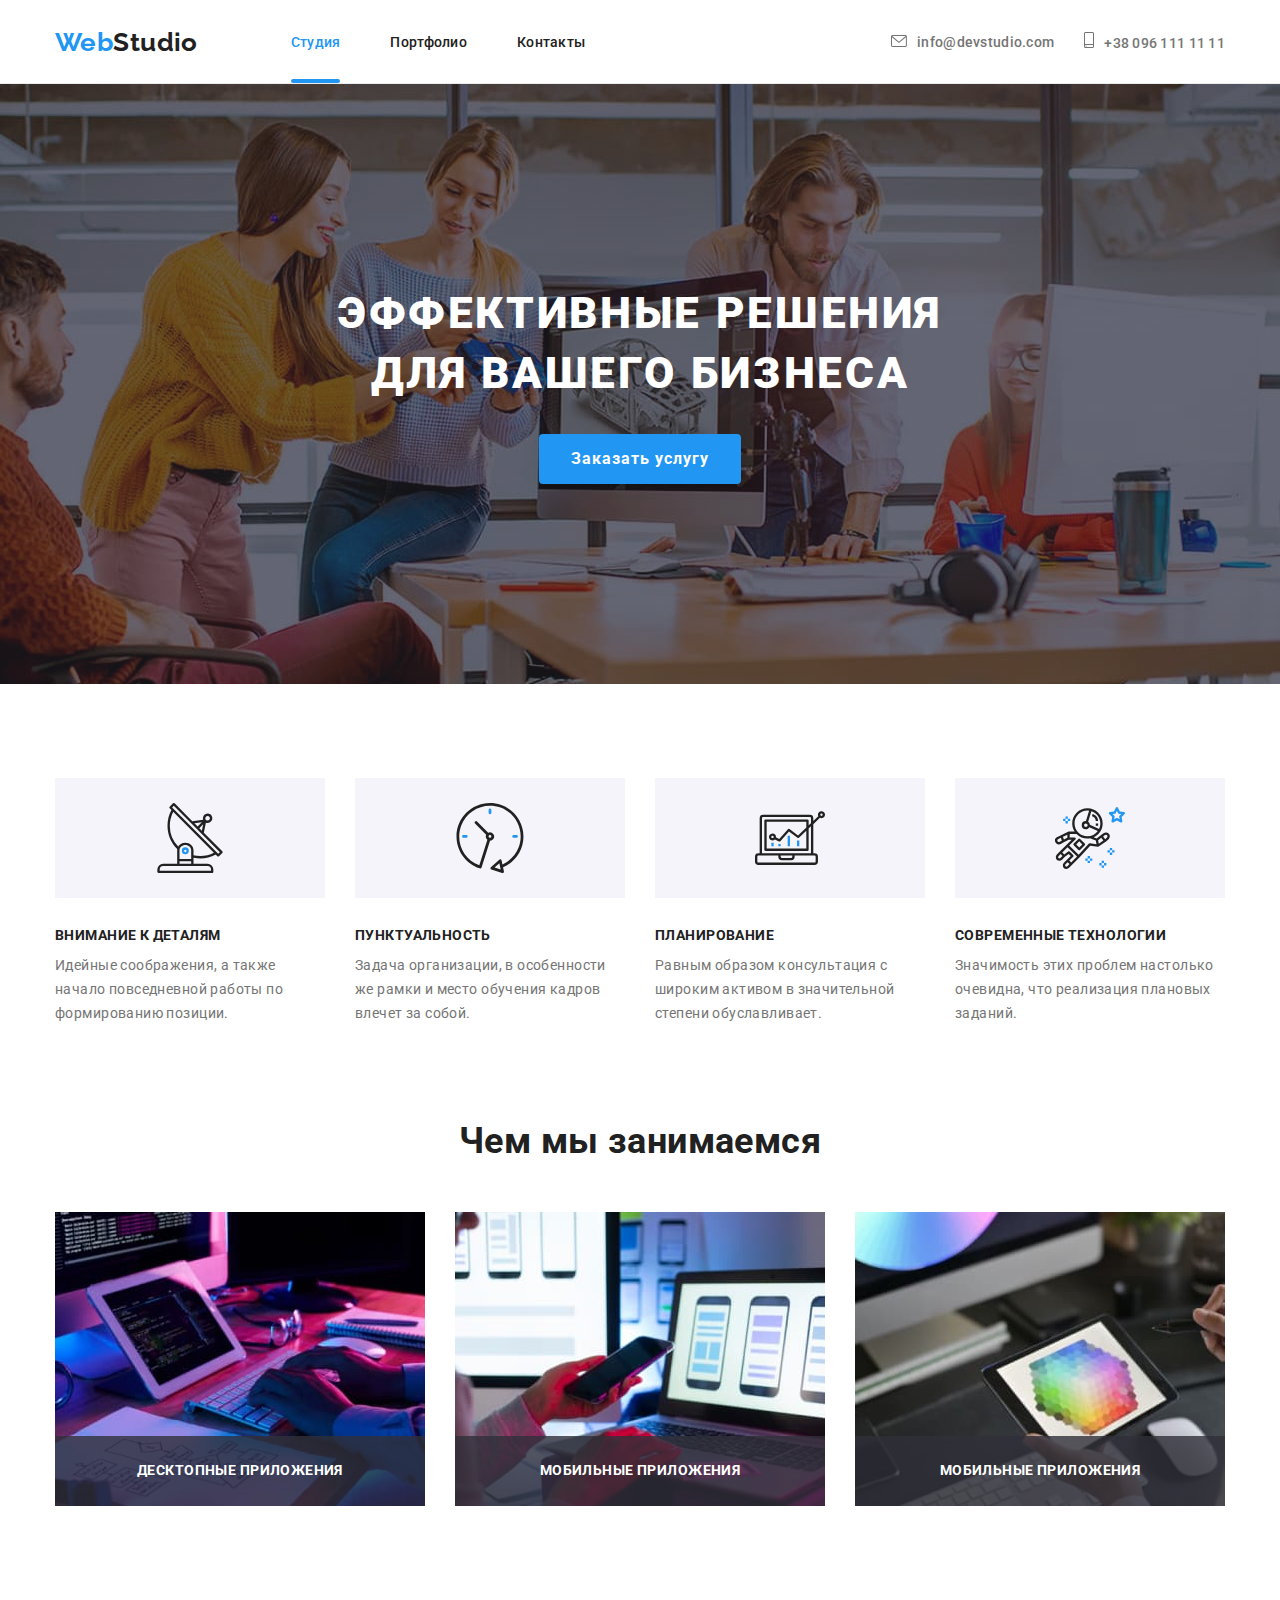
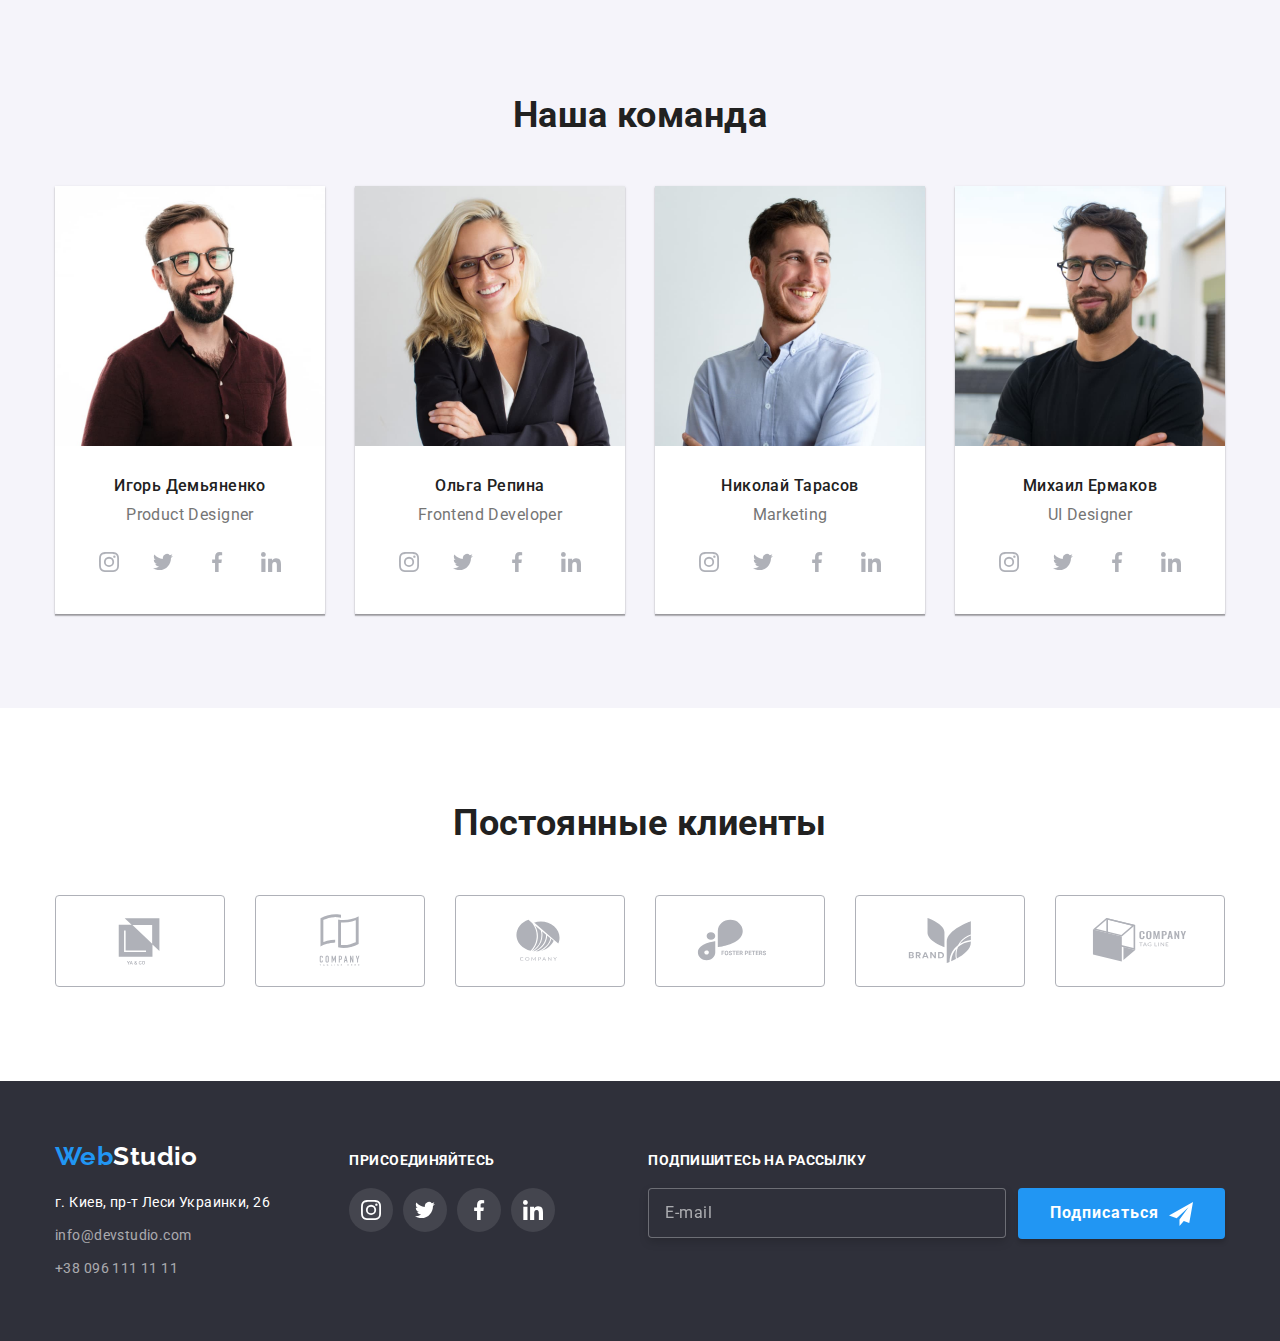
==== commit 0a85dff3: "рефакторинг CSS-кода проекта используя препроцессор SASS" ====
--- a/index.html
+++ b/index.html
@@ -13,7 +13,8 @@
       rel="stylesheet"
       href="https://cdnjs.cloudflare.com/ajax/libs/modern-normalize/1.1.0/modern-normalize.min.css"
     />
-    <link rel="stylesheet" href="./css/styles.css" />
+    <link rel="stylesheet" href="./css/main.min.css" />
+    <!-- <link rel="stylesheet" href="./css/styles.css" /> -->
   </head>
   <body class="body">
     <header class="headder">
--- a/css/main.min.css
+++ b/css/main.min.css
@@ -0,0 +1,2 @@
+h1,h2,h3,p,ul{margin:0;padding-left:0}.body{font-family:roboto, sans-serif;font-size:14px;line-height:1.71;letter-spacing:0.03em;background-color:#fff;color:#757575}ul{list-style:none}.container{margin-left:auto;margin-right:auto;width:1200px;padding-left:15px;padding-right:15px}.visually-hidden{position:absolute;width:1px;height:1px;margin:-1px;border:0;padding:0;white-space:nowrap;-webkit-clip-path:inset(100%);clip-path:inset(100%);clip:rect(0 0 0 0);overflow:hidden}.headder__container,.nav,.contact__item,.contact__link,.feature-list__content,.work__desc,.clients__list,.clients__links,.footer-form__button,.project__dropdown,.modal__button,.checkbox__label{display:-webkit-box;display:-ms-flexbox;display:flex;-webkit-box-align:center;-ms-flex-align:center;align-items:center}.benefits,.our-team,.clients,.portfolio-nav{padding-top:94px;padding-bottom:94px}.headder{border-bottom:1px solid #ececec}.headder__logo{padding-top:25px;padding-bottom:24px}.logo{font-family:raleway, sans-serif;font-weight:700;font-size:26px;line-height:1.19;text-decoration:none;color:#212121;-webkit-transition:color 250ms cubic-bezier(0.4, 0, 0.2, 1);transition:color 250ms cubic-bezier(0.4, 0, 0.2, 1)}.logo:hover,.logo:focus{color:#2196f3}.logo--accent{color:#2196f3}.site-nav{display:-webkit-box;display:-ms-flexbox;display:flex;margin-left:93px}.site-nav__item+.site-nav__item{margin-left:50px}.site-nav__link{display:block;padding-top:32px;padding-bottom:32px;font-weight:500;line-height:1.17;letter-spacing:0.02em;text-decoration:none;color:#212121;-webkit-transition:color 250ms cubic-bezier(0.4, 0, 0.2, 1);transition:color 250ms cubic-bezier(0.4, 0, 0.2, 1)}.site-nav__link:hover,.site-nav__link:focus{color:#2196f3}.site-nav__item{position:relative}.site-nav__link--activ{color:#2196f3}.site-nav__link--activ::after{position:absolute;content:'';height:4px;width:100%;left:0;bottom:-1px;border-radius:2px;background-color:#2196f3}.contact{display:-webkit-box;display:-ms-flexbox;display:flex;margin-left:auto}.contact__item+.contact__item{margin-left:30px}.contact__link{display:block;font-weight:500;line-height:1.17;letter-spacing:0.02em;text-decoration:none;color:#757575;-webkit-transition:color 250ms cubic-bezier(0.4, 0, 0.2, 1);transition:color 250ms cubic-bezier(0.4, 0, 0.2, 1);padding-top:32px;padding-bottom:32px}.contact__link:hover,.contact__link:focus{color:#2196f3}.contact__icon{margin-right:10px;fill:currentColor}.hero{margin-left:auto;margin-right:auto;padding-top:200px;padding-bottom:200px;background-image:-webkit-gradient(linear, left top, right top, from(rgba(47,48,58,0.4)), to(rgba(47,48,58,0.4))),url(../images/hero-background.jpg);background-image:linear-gradient(to right, rgba(47,48,58,0.4), rgba(47,48,58,0.4)),url(../images/hero-background.jpg);background-repeat:no-repeat;background-position:center;background-size:cover;height:600px;max-width:1600px;text-align:center;background-color:#c4c4c4}.hero__title{margin-bottom:30px;font-weight:900;font-size:44px;line-height:1.36;letter-spacing:0.06em;text-transform:uppercase;color:#fff}.button{padding:10px 32px;border:none;border-radius:4px;cursor:pointer;font-weight:700;font-size:16px;line-height:1.88;letter-spacing:0.06em;background-color:#2196f3;-webkit-box-shadow:0px 4px 4px rgba(0,0,0,0.15);box-shadow:0px 4px 4px rgba(0,0,0,0.15);color:#fff;font-family:inherit;-webkit-transition:background-color 250ms cubic-bezier(0.4, 0, 0.2, 1);transition:background-color 250ms cubic-bezier(0.4, 0, 0.2, 1)}.button:hover,.button:focus{background-color:#188ce8}.feature-list{display:-webkit-box;display:-ms-flexbox;display:flex}.feature-list__item+.feature-list__item{margin-left:30px}.feature-list__content{-webkit-box-pack:center;-ms-flex-pack:center;justify-content:center;background-color:#f5f4fa;width:270px;height:120px;margin-bottom:30px}.feature-list__item{width:270px}.feature-list__title{font-weight:700;font-size:14px;line-height:1.14;text-transform:uppercase;margin-bottom:10px;color:#212121}.work__img{display:-webkit-box;display:-ms-flexbox;display:flex;max-width:100%}.work__item+.work__item{margin-left:30px}.work{padding-bottom:94px}.section-title{font-weight:700;font-size:36px;line-height:1.17;margin-bottom:50px;text-align:center;margin-bottom:50px;color:#212121}.work__thumb{position:relative}.work__desc{-webkit-box-pack:center;-ms-flex-pack:center;justify-content:center;position:absolute;left:0;bottom:0;width:100%;height:70px;background-color:rgba(47,48,58,0.8);font-weight:700;line-height:1.14;text-transform:uppercase;color:#fff}.our-team{background-color:#f5f4fa}.our-team__list{display:-webkit-box;display:-ms-flexbox;display:flex}.our-team__item+.our-team__item{margin-left:30px}.our-team__item{width:270px;-webkit-box-shadow:0px 1px 3px rgba(0,0,0,0.12),0px 1px 1px rgba(0,0,0,0.14),0px 2px 1px rgba(0,0,0,0.2);box-shadow:0px 1px 3px rgba(0,0,0,0.12),0px 1px 1px rgba(0,0,0,0.14),0px 2px 1px rgba(0,0,0,0.2)}.our-team__img{display:block;max-width:100%;height:auto}.our-team__desc{padding:30px 32px;border-radius:0px 0px 4px 4px;background-color:#fff}.our-team__title{font-weight:500;font-size:16px;line-height:1.19;margin-bottom:10px;text-align:center;color:#212121}.our-team__position{font-size:16px;line-height:1.19;text-align:center;margin-bottom:16px}.socials{display:-webkit-box;display:-ms-flexbox;display:flex;width:206px;height:44px}.social__item:not(:last-child){margin-right:10px}.social__links{display:-webkit-box;display:-ms-flexbox;display:flex;-webkit-box-pack:center;-ms-flex-pack:center;justify-content:center;-webkit-box-align:center;-ms-flex-align:center;align-items:center;border-radius:50%;width:44px;height:44px;fill:#afb1b8;-webkit-transition:fill 250ms cubic-bezier(0.4, 0, 0.2, 1),background-color 250ms cubic-bezier(0.4, 0, 0.2, 1);transition:fill 250ms cubic-bezier(0.4, 0, 0.2, 1),background-color 250ms cubic-bezier(0.4, 0, 0.2, 1)}.social__links:hover,.social__links:focus{fill:#fff;background-color:#2196f3}.clients__list{-webkit-box-pack:center;-ms-flex-pack:center;justify-content:center}.clients__links{-webkit-box-pack:center;-ms-flex-pack:center;justify-content:center;border:1px solid #afb1b8;border-radius:4px;width:170px;height:92px;fill:#afb1b8;-webkit-transition:fill 250ms cubic-bezier(0.4, 0, 0.2, 1),border 250ms cubic-bezier(0.4, 0, 0.2, 1);transition:fill 250ms cubic-bezier(0.4, 0, 0.2, 1),border 250ms cubic-bezier(0.4, 0, 0.2, 1)}.clients__links:hover,.clients__links:focus{border:1px solid #2196f3;fill:#2196f3}.clients__item:not(:last-child){margin-right:30px}.footer{padding-top:60px;padding-bottom:60px;background-color:#2f303a}.footer__container{display:-webkit-box;display:-ms-flexbox;display:flex;-webkit-box-align:baseline;-ms-flex-align:baseline;align-items:baseline}.footer__logo{display:block;margin-bottom:20px;color:#fff;-webkit-transition:color 250ms cubic-bezier(0.4, 0, 0.2, 1);transition:color 250ms cubic-bezier(0.4, 0, 0.2, 1)}.footer__logo:hover,.footer__logo:focus{color:#2196f3}.footer__address{margin-right:70px;width:231px}.address{font-style:normal}.address__title{margin-bottom:9px;color:#fff}.address__link{display:inline-block;text-decoration:none;color:rgba(255,255,255,0.6);-webkit-transition:color 250ms cubic-bezier(0.4, 0, 0.2, 1);transition:color 250ms cubic-bezier(0.4, 0, 0.2, 1)}.address__link:hover,.address__link:focus{color:#2196f3}.address__item:not(:last-child){margin-bottom:9px}.join{margin-right:93px;width:206px}.footer__title{margin-bottom:20px;color:#fff;font-weight:700;font-size:14px;line-height:1.14;text-transform:uppercase}.join__item{border-radius:50%;background-color:rgba(255,255,255,0.1)}.join__icon{fill:#fff}.footer-form{display:-webkit-box;display:-ms-flexbox;display:flex}.footer-form__mail{padding:15px 16px;margin-right:12px;width:358px;height:50px;border:1px solid rgba(255,255,255,0.3);background-color:#2f303a;-webkit-filter:drop-shadow(0px 4px 4px rgba(0,0,0,0.15));filter:drop-shadow(0px 4px 4px rgba(0,0,0,0.15));border-radius:4px;-webkit-transition:border 250ms cubic-bezier(0.4, 0, 0.2, 1);transition:border 250ms cubic-bezier(0.4, 0, 0.2, 1)}.footer-form__mail::-webkit-input-placeholder{font-size:16px;line-height:1.25;letter-spacing:0.03em;color:rgba(255,255,255,0.6)}.footer-form__mail:-ms-input-placeholder{font-size:16px;line-height:1.25;letter-spacing:0.03em;color:rgba(255,255,255,0.6)}.footer-form__mail::-ms-input-placeholder{font-size:16px;line-height:1.25;letter-spacing:0.03em;color:rgba(255,255,255,0.6)}.footer-form__mail::placeholder{font-size:16px;line-height:1.25;letter-spacing:0.03em;color:rgba(255,255,255,0.6)}.footer-form__mail:hover,.footer-form__mail:focus{border:1px solid #2196f3}.footer-form__button{-webkit-box-pack:center;-ms-flex-pack:center;justify-content:center}.footer-form__icon{margin-left:10px}.filter__list{display:-webkit-box;display:-ms-flexbox;display:flex;-webkit-box-pack:center;-ms-flex-pack:center;justify-content:center;margin-bottom:50px}.filter__item+.filter__item{margin-left:8px}.filter__button{border:none;border-radius:4px;font-family:inherit;font-weight:500;font-size:16px;line-height:1.63;cursor:pointer;text-align:center;padding:6px 22px;display:block;background-color:#f5f4fa;color:#212121;-webkit-transition:background-color 250ms cubic-bezier(0.4, 0, 0.2, 1),color 250ms cubic-bezier(0.4, 0, 0.2, 1),-webkit-box-shadow 250ms cubic-bezier(0.4, 0, 0.2, 1);transition:background-color 250ms cubic-bezier(0.4, 0, 0.2, 1),color 250ms cubic-bezier(0.4, 0, 0.2, 1),-webkit-box-shadow 250ms cubic-bezier(0.4, 0, 0.2, 1);transition:background-color 250ms cubic-bezier(0.4, 0, 0.2, 1),color 250ms cubic-bezier(0.4, 0, 0.2, 1),box-shadow 250ms cubic-bezier(0.4, 0, 0.2, 1);transition:background-color 250ms cubic-bezier(0.4, 0, 0.2, 1),color 250ms cubic-bezier(0.4, 0, 0.2, 1),box-shadow 250ms cubic-bezier(0.4, 0, 0.2, 1),-webkit-box-shadow 250ms cubic-bezier(0.4, 0, 0.2, 1)}.filter__button:hover,.filter__button:focus{background-color:#2196f3;color:#fff;-webkit-box-shadow:0px 3px 1px rgba(0,0,0,0.1),0px 1px 2px rgba(0,0,0,0.08),0px 2px 2px rgba(0,0,0,0.12);box-shadow:0px 3px 1px rgba(0,0,0,0.1),0px 1px 2px rgba(0,0,0,0.08),0px 2px 2px rgba(0,0,0,0.12)}.project__list{display:-webkit-box;display:-ms-flexbox;display:flex;-ms-flex-wrap:wrap;flex-wrap:wrap}.project__item{width:calc((100% - 60px) / 3);margin-right:30px;margin-bottom:30px}.project__item:nth-child(3n){margin-right:0}.project__item:nth-last-child(-n+3){margin-bottom:0px}.project__link{display:block;-webkit-transition:-webkit-box-shadow 250ms cubic-bezier(0.4, 0, 0.2, 1);transition:-webkit-box-shadow 250ms cubic-bezier(0.4, 0, 0.2, 1);transition:box-shadow 250ms cubic-bezier(0.4, 0, 0.2, 1);transition:box-shadow 250ms cubic-bezier(0.4, 0, 0.2, 1), -webkit-box-shadow 250ms cubic-bezier(0.4, 0, 0.2, 1)}.project__link:hover,.project__link:focus{-webkit-box-shadow:0px 1px 1px rgba(0,0,0,0.12),0px 4px 4px rgba(0,0,0,0.06),1px 4px 6px rgba(0,0,0,0.16);box-shadow:0px 1px 1px rgba(0,0,0,0.12),0px 4px 4px rgba(0,0,0,0.06),1px 4px 6px rgba(0,0,0,0.16)}.project__link{text-decoration:none}.project__img{display:block;max-width:100%;height:auto}.project__title{font-size:18px;line-height:2;letter-spacing:0.06em;margin-bottom:4px;color:#212121}.project__subtitle{color:#757575}.project__card{padding:22px 24px;border-left:1px solid #eee;border-right:1px solid #eee;border-bottom:1px solid #eee}.project__thumb{position:relative;overflow:hidden}.project__dropdown{position:absolute;-webkit-box-pack:center;-ms-flex-pack:center;justify-content:center;padding:63px 24px;top:0;left:0;width:100%;height:100%;background-color:rgba(33,150,243,0.9);font-size:18px;line-height:1.56;color:#fff;-webkit-transform:translateY(100%);transform:translateY(100%);-webkit-transition:-webkit-transform 250ms cubic-bezier(0.4, 0, 0.2, 1);transition:-webkit-transform 250ms cubic-bezier(0.4, 0, 0.2, 1);transition:transform 250ms cubic-bezier(0.4, 0, 0.2, 1);transition:transform 250ms cubic-bezier(0.4, 0, 0.2, 1), -webkit-transform 250ms cubic-bezier(0.4, 0, 0.2, 1)}.project__link:hover .project__dropdown,.project__link:focus .project__dropdown{-webkit-transform:translateY(0);transform:translateY(0)}.backdrop{position:fixed;top:0;left:0;width:100%;height:100%;background-color:rgba(0,0,0,0.2);opacity:1;-webkit-transition:opacity 250ms cubic-bezier(0.4, 0, 0.2, 1),visibility 250ms cubic-bezier(0.4, 0, 0.2, 1);transition:opacity 250ms cubic-bezier(0.4, 0, 0.2, 1),visibility 250ms cubic-bezier(0.4, 0, 0.2, 1)}.backdrop.is-hidden{visibility:hidden;opacity:0;pointer-events:none}.backdrop.is-hidden .modal{-webkit-transform:translate(-50%, -50%) scale(0);transform:translate(-50%, -50%) scale(0)}.modal{padding:40px;position:absolute;top:50%;left:50%;min-width:528px;min-height:581px;background-color:#fff;-webkit-box-shadow:0px 1px 3px rgba(0,0,0,0.12),0px 1px 1px rgba(0,0,0,0.14),0px 2px 1px rgba(0,0,0,0.2);box-shadow:0px 1px 3px rgba(0,0,0,0.12),0px 1px 1px rgba(0,0,0,0.14),0px 2px 1px rgba(0,0,0,0.2);border-radius:4px;opacity:1;-webkit-transform:translate(-50%, -50%) scale(1);transform:translate(-50%, -50%) scale(1);-webkit-transition:-webkit-transform 250ms cubic-bezier(0.4, 0, 0.2, 1);transition:-webkit-transform 250ms cubic-bezier(0.4, 0, 0.2, 1);transition:transform 250ms cubic-bezier(0.4, 0, 0.2, 1);transition:transform 250ms cubic-bezier(0.4, 0, 0.2, 1), -webkit-transform 250ms cubic-bezier(0.4, 0, 0.2, 1)}.modal__button{-webkit-box-pack:center;-ms-flex-pack:center;justify-content:center;position:absolute;padding:0;top:8px;right:8px;width:30px;height:30px;border:1px solid rgba(0,0,0,0.1);border-radius:50%;background-color:#fff;cursor:pointer;fill:#000;-webkit-transition:fill 250ms cubic-bezier(0.4, 0, 0.2, 1);transition:fill 250ms cubic-bezier(0.4, 0, 0.2, 1)}.modal__button:hover,.modal__button:focus{fill:#2196f3}.form__title{margin-bottom:12px;color:#212121;font-weight:700;font-size:20px;line-height:1.15;text-align:center;letter-spacing:0.03em}.form{text-align:center}.form__field{display:-webkit-box;display:-ms-flexbox;display:flex;-webkit-box-orient:vertical;-webkit-box-direction:normal;-ms-flex-direction:column;flex-direction:column;margin-bottom:10px}.form__input{padding:12px 16px 12px 42px;width:100%;height:40px;border:1px solid rgba(33,33,33,0.2);border-radius:4px;cursor:pointer;-webkit-transition:border 250ms cubic-bezier(0.4, 0, 0.2, 1),outline-color 250ms cubic-bezier(0.4, 0, 0.2, 1),fill 250ms cubic-bezier(0.4, 0, 0.2, 1);transition:border 250ms cubic-bezier(0.4, 0, 0.2, 1),outline-color 250ms cubic-bezier(0.4, 0, 0.2, 1),fill 250ms cubic-bezier(0.4, 0, 0.2, 1)}.form__input:hover,.form__input:focus{border:1px solid #2196f3;outline-color:#2196f3}.form__input:focus-within>.form__icon{fill:#2196f3}.form__input:hover ~ .form__icon{fill:#2196f3}.form__text{text-align:left;margin-bottom:4px;font-size:12px;line-height:1.17;letter-spacing:0.01em;color:#757575}.form__thumb{position:relative}.form__icon{position:absolute;top:50%;left:12px;-webkit-transform:translateY(-50%);transform:translateY(-50%);cursor:pointer;fill:#212121;-webkit-transition:fill 250ms cubic-bezier(0.4, 0, 0.2, 1);transition:fill 250ms cubic-bezier(0.4, 0, 0.2, 1)}.form__field--comment{margin-bottom:20px}.form__textarea{padding:12px 16px;border:1px solid rgba(33,33,33,0.2);border-radius:4px;resize:none;width:100%;height:120px;cursor:pointer;-webkit-transition:border 250ms cubic-bezier(0.4, 0, 0.2, 1),outline-color 250ms cubic-bezier(0.4, 0, 0.2, 1);transition:border 250ms cubic-bezier(0.4, 0, 0.2, 1),outline-color 250ms cubic-bezier(0.4, 0, 0.2, 1)}.form__textarea::-webkit-input-placeholder{font-size:12px;line-height:1.17;letter-spacing:0.01em;color:rgba(117,117,117,0.5)}.form__textarea:-ms-input-placeholder{font-size:12px;line-height:1.17;letter-spacing:0.01em;color:rgba(117,117,117,0.5)}.form__textarea::-ms-input-placeholder{font-size:12px;line-height:1.17;letter-spacing:0.01em;color:rgba(117,117,117,0.5)}.form__textarea::placeholder{font-size:12px;line-height:1.17;letter-spacing:0.01em;color:rgba(117,117,117,0.5)}.form__textarea:hover,.form__textarea:focus{border:1px solid #2196f3;outline-color:#2196f3}.checkbox{margin-bottom:30px}.checkbox__icon{margin-right:4px;width:16px;height:15px;border:2px solid #212121;border-radius:2px}.checkbox__input:checked+.checkbox__icon{background-color:#2196f3;border-color:#2196f3;background-origin:border-box}.checkbox__input:focus+.checkbox__icon,.checkbox__input:hover+.checkbox__icon{border-color:#2196f3}.checkbox__label{-webkit-box-pack:center;-ms-flex-pack:center;justify-content:center;font-size:14px;line-height:1.17;letter-spacing:0.03em;color:#757575;cursor:pointer}.checkbox__input{-webkit-appearance:none;-moz-appearance:none;appearance:none;position:absolute}.checkbox__conditions{color:#2196f3;-webkit-text-decoration-line:underline;text-decoration-line:underline}.checkbox__button{padding:10px 55px 10px 56px}
+/*# sourceMappingURL=main.min.css.map */--- a/css/styles.css
+++ b/css/styles.css
@@ -36,8 +36,7 @@
 h3,
 p,
 ul {
-  margin-top: 0;
-  margin-bottom: 0;
+  margin: 0;
   padding-left: 0;
 }
 .body {
@@ -134,8 +133,6 @@
   border-radius: 2px;
   background-color: var(--accent-color);
 }
-
-
 .contact {
   display: flex;
   margin-left: auto;
@@ -480,7 +477,7 @@
   margin-right: 12px;
   width: 358px;
   height: 50px;
-  background-color: var(--background-footter-mail);
+  /* background-color: var(--background-footter-mail); */
   border: 1px solid rgba(255, 255, 255, 0.3);
   filter: drop-shadow(0px 4px 4px rgba(0, 0, 0, 0.15));
   border-radius: 4px;
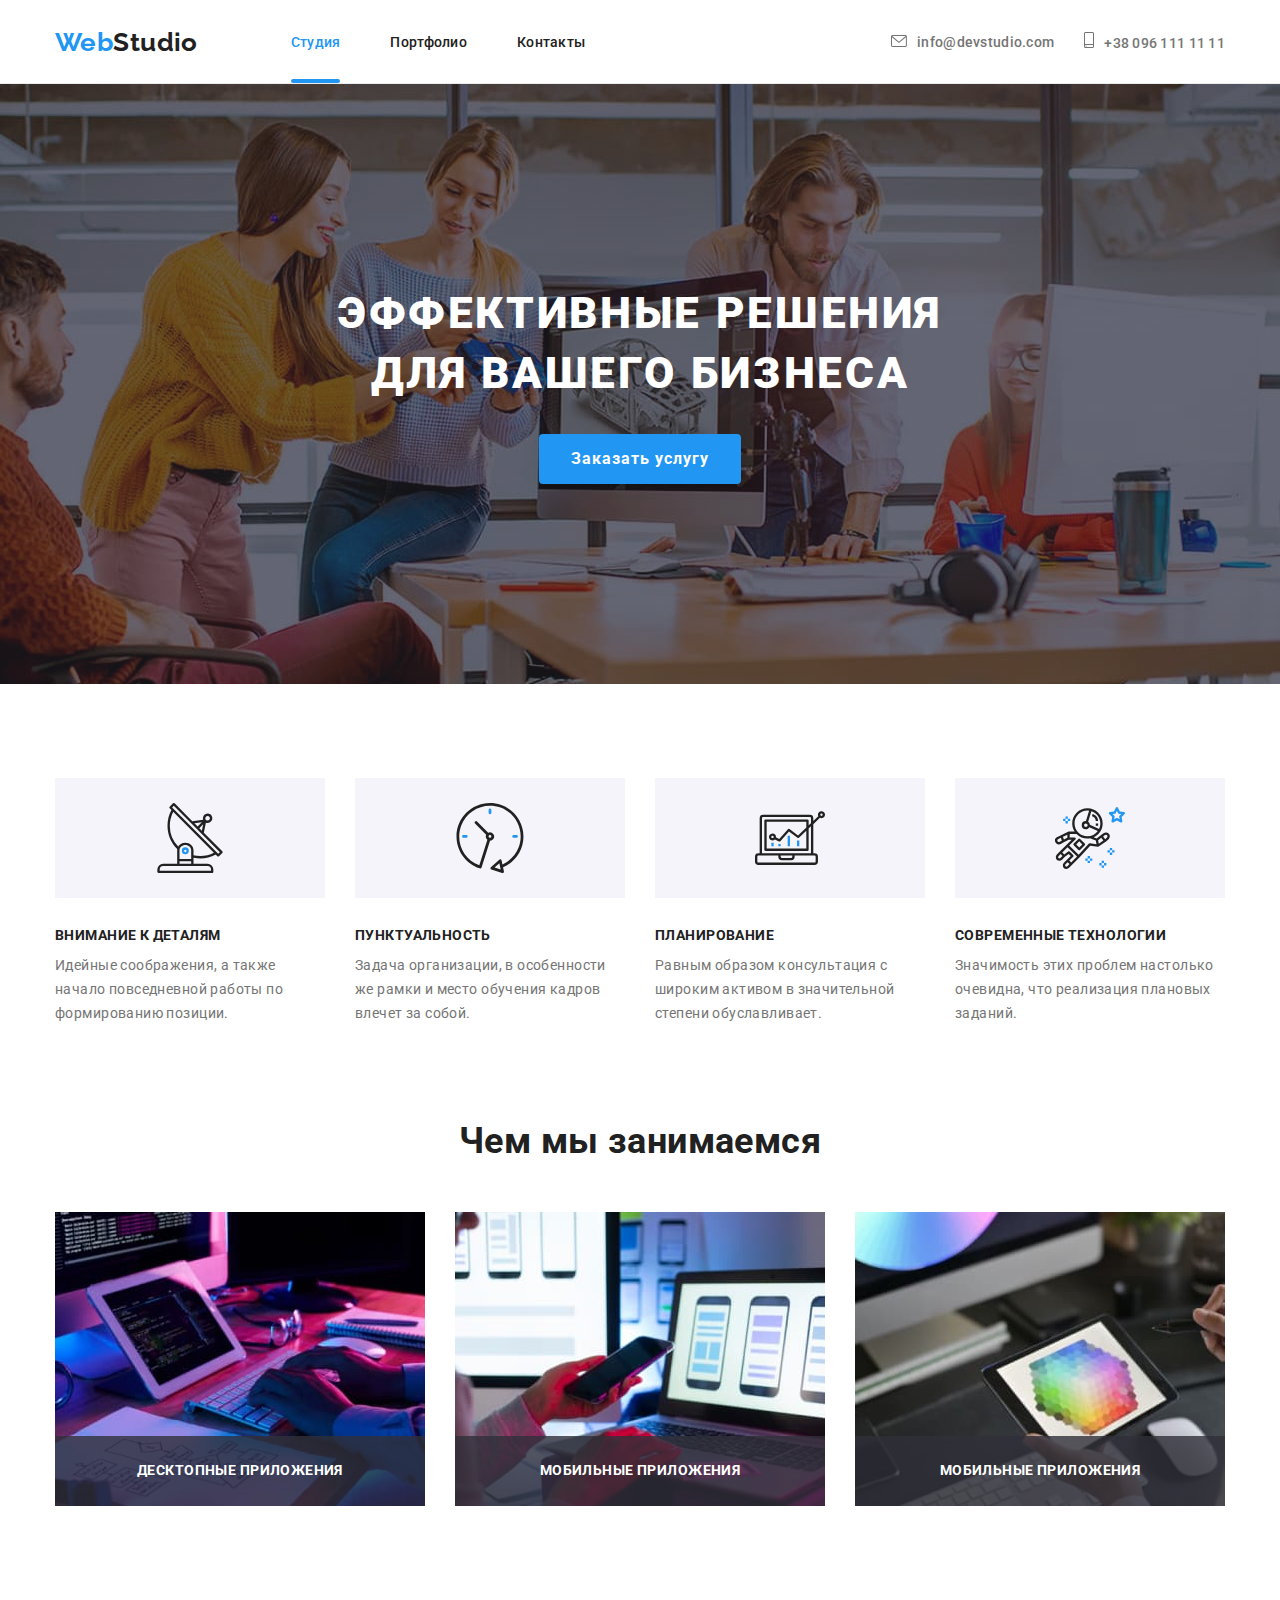
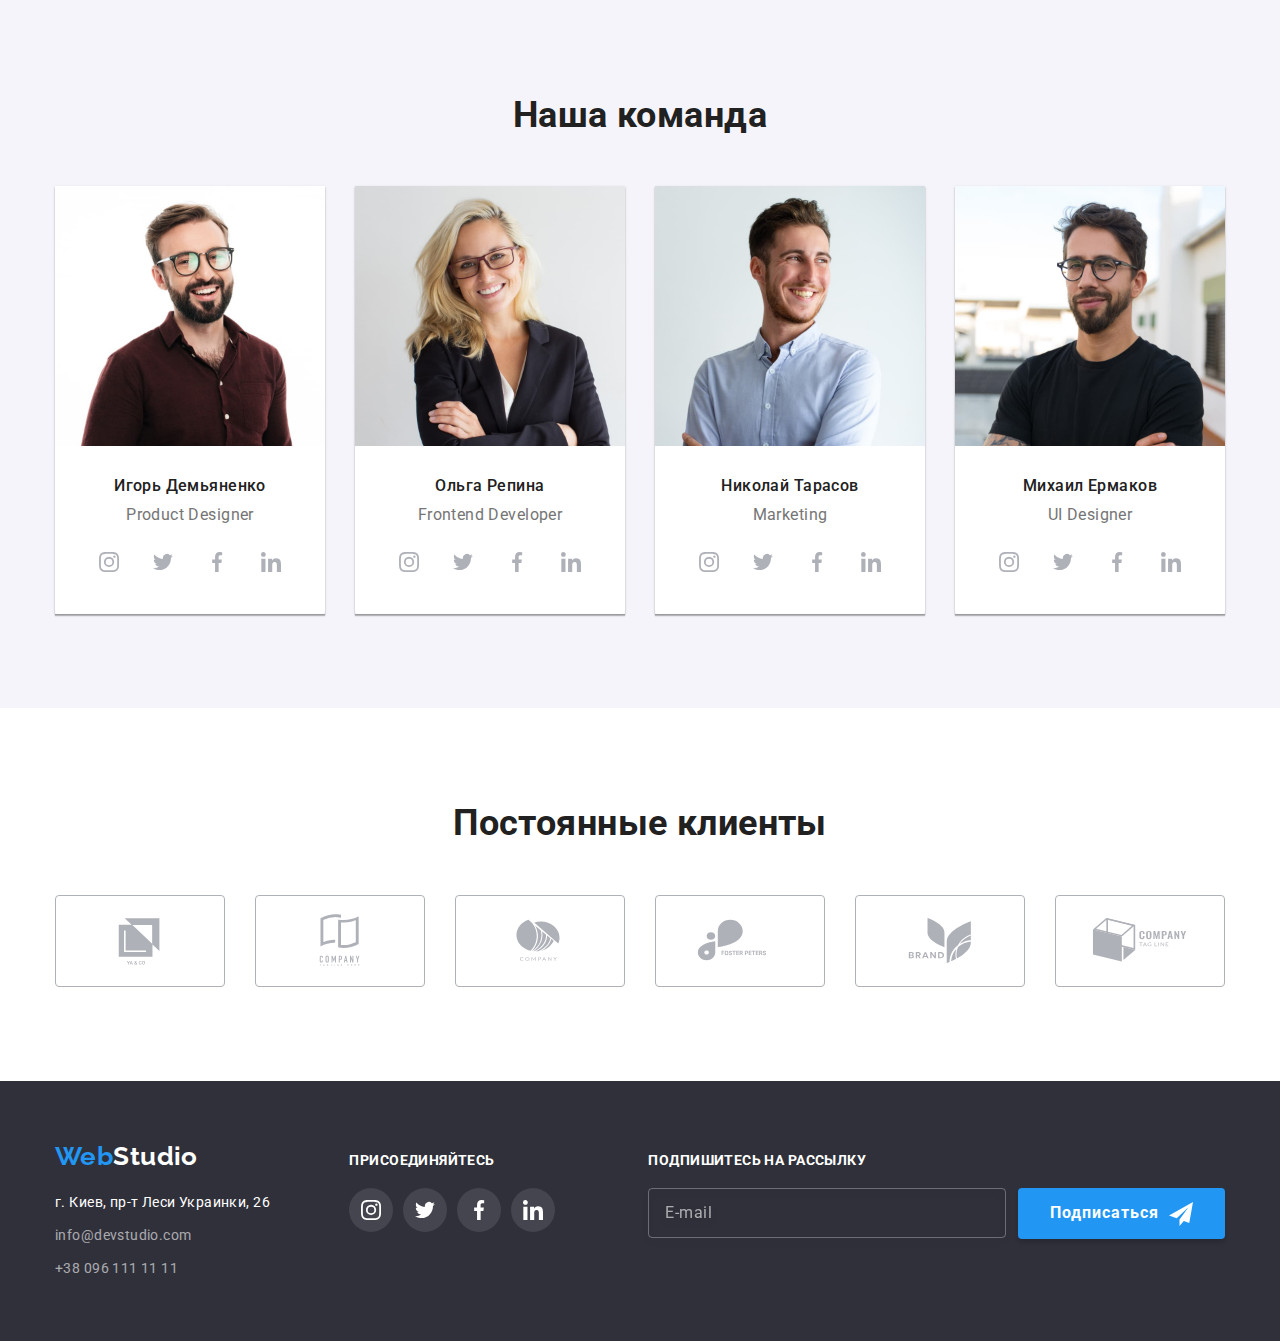
==== commit e4046ab2: "поменяла стиль заголовков форм" ====
--- a/index.html
+++ b/index.html
@@ -14,8 +14,8 @@
       href="https://cdnjs.cloudflare.com/ajax/libs/modern-normalize/1.1.0/modern-normalize.min.css"
     />
     <link rel="stylesheet" href="./css/main.min.css" />
-    <!-- <link rel="stylesheet" href="./css/styles.css" /> -->
   </head>
+
   <body class="body">
     <header class="headder">
       <div class="container headder__container">
@@ -426,7 +426,7 @@
         </div>
 
         <form>
-          <h2 class="footer__title">Подпишитесь на рассылку</h2>
+          <strong class="footer__title">Подпишитесь на рассылку</strong>
 
           <div class="footer-form" role="group">
             <label for="user_email"></label>
@@ -457,7 +457,7 @@
         </button>
 
         <form name="modal" class="form js-speaker-form">
-          <h2 class="form__title">Оставьте свои данные, мы вам перезвоним</h2>
+          <strong class="form__title">Оставьте свои данные, мы вам перезвоним</strong>
 
           <label class="form__field"
             ><span class="form__text">Имя</span>
--- a/css/main.min.css
+++ b/css/main.min.css
@@ -1,2 +1,2 @@
-h1,h2,h3,p,ul{margin:0;padding-left:0}.body{font-family:roboto, sans-serif;font-size:14px;line-height:1.71;letter-spacing:0.03em;background-color:#fff;color:#757575}ul{list-style:none}.container{margin-left:auto;margin-right:auto;width:1200px;padding-left:15px;padding-right:15px}.visually-hidden{position:absolute;width:1px;height:1px;margin:-1px;border:0;padding:0;white-space:nowrap;-webkit-clip-path:inset(100%);clip-path:inset(100%);clip:rect(0 0 0 0);overflow:hidden}.headder__container,.nav,.contact__item,.contact__link,.feature-list__content,.work__desc,.clients__list,.clients__links,.footer-form__button,.project__dropdown,.modal__button,.checkbox__label{display:-webkit-box;display:-ms-flexbox;display:flex;-webkit-box-align:center;-ms-flex-align:center;align-items:center}.benefits,.our-team,.clients,.portfolio-nav{padding-top:94px;padding-bottom:94px}.headder{border-bottom:1px solid #ececec}.headder__logo{padding-top:25px;padding-bottom:24px}.logo{font-family:raleway, sans-serif;font-weight:700;font-size:26px;line-height:1.19;text-decoration:none;color:#212121;-webkit-transition:color 250ms cubic-bezier(0.4, 0, 0.2, 1);transition:color 250ms cubic-bezier(0.4, 0, 0.2, 1)}.logo:hover,.logo:focus{color:#2196f3}.logo--accent{color:#2196f3}.site-nav{display:-webkit-box;display:-ms-flexbox;display:flex;margin-left:93px}.site-nav__item+.site-nav__item{margin-left:50px}.site-nav__link{display:block;padding-top:32px;padding-bottom:32px;font-weight:500;line-height:1.17;letter-spacing:0.02em;text-decoration:none;color:#212121;-webkit-transition:color 250ms cubic-bezier(0.4, 0, 0.2, 1);transition:color 250ms cubic-bezier(0.4, 0, 0.2, 1)}.site-nav__link:hover,.site-nav__link:focus{color:#2196f3}.site-nav__item{position:relative}.site-nav__link--activ{color:#2196f3}.site-nav__link--activ::after{position:absolute;content:'';height:4px;width:100%;left:0;bottom:-1px;border-radius:2px;background-color:#2196f3}.contact{display:-webkit-box;display:-ms-flexbox;display:flex;margin-left:auto}.contact__item+.contact__item{margin-left:30px}.contact__link{display:block;font-weight:500;line-height:1.17;letter-spacing:0.02em;text-decoration:none;color:#757575;-webkit-transition:color 250ms cubic-bezier(0.4, 0, 0.2, 1);transition:color 250ms cubic-bezier(0.4, 0, 0.2, 1);padding-top:32px;padding-bottom:32px}.contact__link:hover,.contact__link:focus{color:#2196f3}.contact__icon{margin-right:10px;fill:currentColor}.hero{margin-left:auto;margin-right:auto;padding-top:200px;padding-bottom:200px;background-image:-webkit-gradient(linear, left top, right top, from(rgba(47,48,58,0.4)), to(rgba(47,48,58,0.4))),url(../images/hero-background.jpg);background-image:linear-gradient(to right, rgba(47,48,58,0.4), rgba(47,48,58,0.4)),url(../images/hero-background.jpg);background-repeat:no-repeat;background-position:center;background-size:cover;height:600px;max-width:1600px;text-align:center;background-color:#c4c4c4}.hero__title{margin-bottom:30px;font-weight:900;font-size:44px;line-height:1.36;letter-spacing:0.06em;text-transform:uppercase;color:#fff}.button{padding:10px 32px;border:none;border-radius:4px;cursor:pointer;font-weight:700;font-size:16px;line-height:1.88;letter-spacing:0.06em;background-color:#2196f3;-webkit-box-shadow:0px 4px 4px rgba(0,0,0,0.15);box-shadow:0px 4px 4px rgba(0,0,0,0.15);color:#fff;font-family:inherit;-webkit-transition:background-color 250ms cubic-bezier(0.4, 0, 0.2, 1);transition:background-color 250ms cubic-bezier(0.4, 0, 0.2, 1)}.button:hover,.button:focus{background-color:#188ce8}.feature-list{display:-webkit-box;display:-ms-flexbox;display:flex}.feature-list__item+.feature-list__item{margin-left:30px}.feature-list__content{-webkit-box-pack:center;-ms-flex-pack:center;justify-content:center;background-color:#f5f4fa;width:270px;height:120px;margin-bottom:30px}.feature-list__item{width:270px}.feature-list__title{font-weight:700;font-size:14px;line-height:1.14;text-transform:uppercase;margin-bottom:10px;color:#212121}.work__img{display:-webkit-box;display:-ms-flexbox;display:flex;max-width:100%}.work__item+.work__item{margin-left:30px}.work{padding-bottom:94px}.section-title{font-weight:700;font-size:36px;line-height:1.17;margin-bottom:50px;text-align:center;margin-bottom:50px;color:#212121}.work__thumb{position:relative}.work__desc{-webkit-box-pack:center;-ms-flex-pack:center;justify-content:center;position:absolute;left:0;bottom:0;width:100%;height:70px;background-color:rgba(47,48,58,0.8);font-weight:700;line-height:1.14;text-transform:uppercase;color:#fff}.our-team{background-color:#f5f4fa}.our-team__list{display:-webkit-box;display:-ms-flexbox;display:flex}.our-team__item+.our-team__item{margin-left:30px}.our-team__item{width:270px;-webkit-box-shadow:0px 1px 3px rgba(0,0,0,0.12),0px 1px 1px rgba(0,0,0,0.14),0px 2px 1px rgba(0,0,0,0.2);box-shadow:0px 1px 3px rgba(0,0,0,0.12),0px 1px 1px rgba(0,0,0,0.14),0px 2px 1px rgba(0,0,0,0.2)}.our-team__img{display:block;max-width:100%;height:auto}.our-team__desc{padding:30px 32px;border-radius:0px 0px 4px 4px;background-color:#fff}.our-team__title{font-weight:500;font-size:16px;line-height:1.19;margin-bottom:10px;text-align:center;color:#212121}.our-team__position{font-size:16px;line-height:1.19;text-align:center;margin-bottom:16px}.socials{display:-webkit-box;display:-ms-flexbox;display:flex;width:206px;height:44px}.social__item:not(:last-child){margin-right:10px}.social__links{display:-webkit-box;display:-ms-flexbox;display:flex;-webkit-box-pack:center;-ms-flex-pack:center;justify-content:center;-webkit-box-align:center;-ms-flex-align:center;align-items:center;border-radius:50%;width:44px;height:44px;fill:#afb1b8;-webkit-transition:fill 250ms cubic-bezier(0.4, 0, 0.2, 1),background-color 250ms cubic-bezier(0.4, 0, 0.2, 1);transition:fill 250ms cubic-bezier(0.4, 0, 0.2, 1),background-color 250ms cubic-bezier(0.4, 0, 0.2, 1)}.social__links:hover,.social__links:focus{fill:#fff;background-color:#2196f3}.clients__list{-webkit-box-pack:center;-ms-flex-pack:center;justify-content:center}.clients__links{-webkit-box-pack:center;-ms-flex-pack:center;justify-content:center;border:1px solid #afb1b8;border-radius:4px;width:170px;height:92px;fill:#afb1b8;-webkit-transition:fill 250ms cubic-bezier(0.4, 0, 0.2, 1),border 250ms cubic-bezier(0.4, 0, 0.2, 1);transition:fill 250ms cubic-bezier(0.4, 0, 0.2, 1),border 250ms cubic-bezier(0.4, 0, 0.2, 1)}.clients__links:hover,.clients__links:focus{border:1px solid #2196f3;fill:#2196f3}.clients__item:not(:last-child){margin-right:30px}.footer{padding-top:60px;padding-bottom:60px;background-color:#2f303a}.footer__container{display:-webkit-box;display:-ms-flexbox;display:flex;-webkit-box-align:baseline;-ms-flex-align:baseline;align-items:baseline}.footer__logo{display:block;margin-bottom:20px;color:#fff;-webkit-transition:color 250ms cubic-bezier(0.4, 0, 0.2, 1);transition:color 250ms cubic-bezier(0.4, 0, 0.2, 1)}.footer__logo:hover,.footer__logo:focus{color:#2196f3}.footer__address{margin-right:70px;width:231px}.address{font-style:normal}.address__title{margin-bottom:9px;color:#fff}.address__link{display:inline-block;text-decoration:none;color:rgba(255,255,255,0.6);-webkit-transition:color 250ms cubic-bezier(0.4, 0, 0.2, 1);transition:color 250ms cubic-bezier(0.4, 0, 0.2, 1)}.address__link:hover,.address__link:focus{color:#2196f3}.address__item:not(:last-child){margin-bottom:9px}.join{margin-right:93px;width:206px}.footer__title{margin-bottom:20px;color:#fff;font-weight:700;font-size:14px;line-height:1.14;text-transform:uppercase}.join__item{border-radius:50%;background-color:rgba(255,255,255,0.1)}.join__icon{fill:#fff}.footer-form{display:-webkit-box;display:-ms-flexbox;display:flex}.footer-form__mail{padding:15px 16px;margin-right:12px;width:358px;height:50px;border:1px solid rgba(255,255,255,0.3);background-color:#2f303a;-webkit-filter:drop-shadow(0px 4px 4px rgba(0,0,0,0.15));filter:drop-shadow(0px 4px 4px rgba(0,0,0,0.15));border-radius:4px;-webkit-transition:border 250ms cubic-bezier(0.4, 0, 0.2, 1);transition:border 250ms cubic-bezier(0.4, 0, 0.2, 1)}.footer-form__mail::-webkit-input-placeholder{font-size:16px;line-height:1.25;letter-spacing:0.03em;color:rgba(255,255,255,0.6)}.footer-form__mail:-ms-input-placeholder{font-size:16px;line-height:1.25;letter-spacing:0.03em;color:rgba(255,255,255,0.6)}.footer-form__mail::-ms-input-placeholder{font-size:16px;line-height:1.25;letter-spacing:0.03em;color:rgba(255,255,255,0.6)}.footer-form__mail::placeholder{font-size:16px;line-height:1.25;letter-spacing:0.03em;color:rgba(255,255,255,0.6)}.footer-form__mail:hover,.footer-form__mail:focus{border:1px solid #2196f3}.footer-form__button{-webkit-box-pack:center;-ms-flex-pack:center;justify-content:center}.footer-form__icon{margin-left:10px}.filter__list{display:-webkit-box;display:-ms-flexbox;display:flex;-webkit-box-pack:center;-ms-flex-pack:center;justify-content:center;margin-bottom:50px}.filter__item+.filter__item{margin-left:8px}.filter__button{border:none;border-radius:4px;font-family:inherit;font-weight:500;font-size:16px;line-height:1.63;cursor:pointer;text-align:center;padding:6px 22px;display:block;background-color:#f5f4fa;color:#212121;-webkit-transition:background-color 250ms cubic-bezier(0.4, 0, 0.2, 1),color 250ms cubic-bezier(0.4, 0, 0.2, 1),-webkit-box-shadow 250ms cubic-bezier(0.4, 0, 0.2, 1);transition:background-color 250ms cubic-bezier(0.4, 0, 0.2, 1),color 250ms cubic-bezier(0.4, 0, 0.2, 1),-webkit-box-shadow 250ms cubic-bezier(0.4, 0, 0.2, 1);transition:background-color 250ms cubic-bezier(0.4, 0, 0.2, 1),color 250ms cubic-bezier(0.4, 0, 0.2, 1),box-shadow 250ms cubic-bezier(0.4, 0, 0.2, 1);transition:background-color 250ms cubic-bezier(0.4, 0, 0.2, 1),color 250ms cubic-bezier(0.4, 0, 0.2, 1),box-shadow 250ms cubic-bezier(0.4, 0, 0.2, 1),-webkit-box-shadow 250ms cubic-bezier(0.4, 0, 0.2, 1)}.filter__button:hover,.filter__button:focus{background-color:#2196f3;color:#fff;-webkit-box-shadow:0px 3px 1px rgba(0,0,0,0.1),0px 1px 2px rgba(0,0,0,0.08),0px 2px 2px rgba(0,0,0,0.12);box-shadow:0px 3px 1px rgba(0,0,0,0.1),0px 1px 2px rgba(0,0,0,0.08),0px 2px 2px rgba(0,0,0,0.12)}.project__list{display:-webkit-box;display:-ms-flexbox;display:flex;-ms-flex-wrap:wrap;flex-wrap:wrap}.project__item{width:calc((100% - 60px) / 3);margin-right:30px;margin-bottom:30px}.project__item:nth-child(3n){margin-right:0}.project__item:nth-last-child(-n+3){margin-bottom:0px}.project__link{display:block;-webkit-transition:-webkit-box-shadow 250ms cubic-bezier(0.4, 0, 0.2, 1);transition:-webkit-box-shadow 250ms cubic-bezier(0.4, 0, 0.2, 1);transition:box-shadow 250ms cubic-bezier(0.4, 0, 0.2, 1);transition:box-shadow 250ms cubic-bezier(0.4, 0, 0.2, 1), -webkit-box-shadow 250ms cubic-bezier(0.4, 0, 0.2, 1)}.project__link:hover,.project__link:focus{-webkit-box-shadow:0px 1px 1px rgba(0,0,0,0.12),0px 4px 4px rgba(0,0,0,0.06),1px 4px 6px rgba(0,0,0,0.16);box-shadow:0px 1px 1px rgba(0,0,0,0.12),0px 4px 4px rgba(0,0,0,0.06),1px 4px 6px rgba(0,0,0,0.16)}.project__link{text-decoration:none}.project__img{display:block;max-width:100%;height:auto}.project__title{font-size:18px;line-height:2;letter-spacing:0.06em;margin-bottom:4px;color:#212121}.project__subtitle{color:#757575}.project__card{padding:22px 24px;border-left:1px solid #eee;border-right:1px solid #eee;border-bottom:1px solid #eee}.project__thumb{position:relative;overflow:hidden}.project__dropdown{position:absolute;-webkit-box-pack:center;-ms-flex-pack:center;justify-content:center;padding:63px 24px;top:0;left:0;width:100%;height:100%;background-color:rgba(33,150,243,0.9);font-size:18px;line-height:1.56;color:#fff;-webkit-transform:translateY(100%);transform:translateY(100%);-webkit-transition:-webkit-transform 250ms cubic-bezier(0.4, 0, 0.2, 1);transition:-webkit-transform 250ms cubic-bezier(0.4, 0, 0.2, 1);transition:transform 250ms cubic-bezier(0.4, 0, 0.2, 1);transition:transform 250ms cubic-bezier(0.4, 0, 0.2, 1), -webkit-transform 250ms cubic-bezier(0.4, 0, 0.2, 1)}.project__link:hover .project__dropdown,.project__link:focus .project__dropdown{-webkit-transform:translateY(0);transform:translateY(0)}.backdrop{position:fixed;top:0;left:0;width:100%;height:100%;background-color:rgba(0,0,0,0.2);opacity:1;-webkit-transition:opacity 250ms cubic-bezier(0.4, 0, 0.2, 1),visibility 250ms cubic-bezier(0.4, 0, 0.2, 1);transition:opacity 250ms cubic-bezier(0.4, 0, 0.2, 1),visibility 250ms cubic-bezier(0.4, 0, 0.2, 1)}.backdrop.is-hidden{visibility:hidden;opacity:0;pointer-events:none}.backdrop.is-hidden .modal{-webkit-transform:translate(-50%, -50%) scale(0);transform:translate(-50%, -50%) scale(0)}.modal{padding:40px;position:absolute;top:50%;left:50%;min-width:528px;min-height:581px;background-color:#fff;-webkit-box-shadow:0px 1px 3px rgba(0,0,0,0.12),0px 1px 1px rgba(0,0,0,0.14),0px 2px 1px rgba(0,0,0,0.2);box-shadow:0px 1px 3px rgba(0,0,0,0.12),0px 1px 1px rgba(0,0,0,0.14),0px 2px 1px rgba(0,0,0,0.2);border-radius:4px;opacity:1;-webkit-transform:translate(-50%, -50%) scale(1);transform:translate(-50%, -50%) scale(1);-webkit-transition:-webkit-transform 250ms cubic-bezier(0.4, 0, 0.2, 1);transition:-webkit-transform 250ms cubic-bezier(0.4, 0, 0.2, 1);transition:transform 250ms cubic-bezier(0.4, 0, 0.2, 1);transition:transform 250ms cubic-bezier(0.4, 0, 0.2, 1), -webkit-transform 250ms cubic-bezier(0.4, 0, 0.2, 1)}.modal__button{-webkit-box-pack:center;-ms-flex-pack:center;justify-content:center;position:absolute;padding:0;top:8px;right:8px;width:30px;height:30px;border:1px solid rgba(0,0,0,0.1);border-radius:50%;background-color:#fff;cursor:pointer;fill:#000;-webkit-transition:fill 250ms cubic-bezier(0.4, 0, 0.2, 1);transition:fill 250ms cubic-bezier(0.4, 0, 0.2, 1)}.modal__button:hover,.modal__button:focus{fill:#2196f3}.form__title{margin-bottom:12px;color:#212121;font-weight:700;font-size:20px;line-height:1.15;text-align:center;letter-spacing:0.03em}.form{text-align:center}.form__field{display:-webkit-box;display:-ms-flexbox;display:flex;-webkit-box-orient:vertical;-webkit-box-direction:normal;-ms-flex-direction:column;flex-direction:column;margin-bottom:10px}.form__input{padding:12px 16px 12px 42px;width:100%;height:40px;border:1px solid rgba(33,33,33,0.2);border-radius:4px;cursor:pointer;-webkit-transition:border 250ms cubic-bezier(0.4, 0, 0.2, 1),outline-color 250ms cubic-bezier(0.4, 0, 0.2, 1),fill 250ms cubic-bezier(0.4, 0, 0.2, 1);transition:border 250ms cubic-bezier(0.4, 0, 0.2, 1),outline-color 250ms cubic-bezier(0.4, 0, 0.2, 1),fill 250ms cubic-bezier(0.4, 0, 0.2, 1)}.form__input:hover,.form__input:focus{border:1px solid #2196f3;outline-color:#2196f3}.form__input:focus-within>.form__icon{fill:#2196f3}.form__input:hover ~ .form__icon{fill:#2196f3}.form__text{text-align:left;margin-bottom:4px;font-size:12px;line-height:1.17;letter-spacing:0.01em;color:#757575}.form__thumb{position:relative}.form__icon{position:absolute;top:50%;left:12px;-webkit-transform:translateY(-50%);transform:translateY(-50%);cursor:pointer;fill:#212121;-webkit-transition:fill 250ms cubic-bezier(0.4, 0, 0.2, 1);transition:fill 250ms cubic-bezier(0.4, 0, 0.2, 1)}.form__field--comment{margin-bottom:20px}.form__textarea{padding:12px 16px;border:1px solid rgba(33,33,33,0.2);border-radius:4px;resize:none;width:100%;height:120px;cursor:pointer;-webkit-transition:border 250ms cubic-bezier(0.4, 0, 0.2, 1),outline-color 250ms cubic-bezier(0.4, 0, 0.2, 1);transition:border 250ms cubic-bezier(0.4, 0, 0.2, 1),outline-color 250ms cubic-bezier(0.4, 0, 0.2, 1)}.form__textarea::-webkit-input-placeholder{font-size:12px;line-height:1.17;letter-spacing:0.01em;color:rgba(117,117,117,0.5)}.form__textarea:-ms-input-placeholder{font-size:12px;line-height:1.17;letter-spacing:0.01em;color:rgba(117,117,117,0.5)}.form__textarea::-ms-input-placeholder{font-size:12px;line-height:1.17;letter-spacing:0.01em;color:rgba(117,117,117,0.5)}.form__textarea::placeholder{font-size:12px;line-height:1.17;letter-spacing:0.01em;color:rgba(117,117,117,0.5)}.form__textarea:hover,.form__textarea:focus{border:1px solid #2196f3;outline-color:#2196f3}.checkbox{margin-bottom:30px}.checkbox__icon{margin-right:4px;width:16px;height:15px;border:2px solid #212121;border-radius:2px}.checkbox__input:checked+.checkbox__icon{background-color:#2196f3;border-color:#2196f3;background-origin:border-box}.checkbox__input:focus+.checkbox__icon,.checkbox__input:hover+.checkbox__icon{border-color:#2196f3}.checkbox__label{-webkit-box-pack:center;-ms-flex-pack:center;justify-content:center;font-size:14px;line-height:1.17;letter-spacing:0.03em;color:#757575;cursor:pointer}.checkbox__input{-webkit-appearance:none;-moz-appearance:none;appearance:none;position:absolute}.checkbox__conditions{color:#2196f3;-webkit-text-decoration-line:underline;text-decoration-line:underline}.checkbox__button{padding:10px 55px 10px 56px}
+h1,h2,h3,p,ul{margin:0;padding-left:0}.body{font-family:roboto,sans-serif;font-size:14px;line-height:1.71;letter-spacing:0.03em;background-color:#fff;color:#757575}ul{list-style:none}.container{margin-left:auto;margin-right:auto;width:1200px;padding-left:15px;padding-right:15px}.visually-hidden{position:absolute;width:1px;height:1px;margin:-1px;border:0;padding:0;white-space:nowrap;-webkit-clip-path:inset(100%);clip-path:inset(100%);clip:rect(0 0 0 0);overflow:hidden}.headder__container,.nav,.contact__item,.contact__link,.feature-list__content,.work__desc,.social__links,.clients__list,.clients__links,.footer-form__button,.project__dropdown,.modal__button,.checkbox__label{display:-webkit-box;display:-ms-flexbox;display:flex;-webkit-box-align:center;-ms-flex-align:center;align-items:center}.benefits,.our-team,.clients,.portfolio-nav{padding-top:94px;padding-bottom:94px}.headder{border-bottom:1px solid #ececec}.headder__logo{padding-top:25px;padding-bottom:24px}.logo{font-family:raleway,sans-serif;font-weight:700;font-size:26px;line-height:1.19;text-decoration:none;color:#212121;-webkit-transition:color 250ms cubic-bezier(0.4, 0, 0.2, 1);transition:color 250ms cubic-bezier(0.4, 0, 0.2, 1)}.logo:hover,.logo:focus{color:#2196f3}.logo--accent{color:#2196f3}.site-nav{display:-webkit-box;display:-ms-flexbox;display:flex;margin-left:93px}.site-nav__item+.site-nav__item{margin-left:50px}.site-nav__link{display:block;padding-top:32px;padding-bottom:32px;font-weight:500;line-height:1.17;letter-spacing:0.02em;text-decoration:none;color:#212121;-webkit-transition:color 250ms cubic-bezier(0.4, 0, 0.2, 1);transition:color 250ms cubic-bezier(0.4, 0, 0.2, 1)}.site-nav__link:hover,.site-nav__link:focus{color:#2196f3}.site-nav__item{position:relative}.site-nav__link--activ{color:#2196f3}.site-nav__link--activ::after{position:absolute;content:'';height:4px;width:100%;left:0;bottom:-1px;border-radius:2px;background-color:#2196f3}.contact{display:-webkit-box;display:-ms-flexbox;display:flex;margin-left:auto}.contact__item+.contact__item{margin-left:30px}.contact__link{display:block;font-weight:500;line-height:1.17;letter-spacing:0.02em;text-decoration:none;color:#757575;-webkit-transition:color 250ms cubic-bezier(0.4, 0, 0.2, 1);transition:color 250ms cubic-bezier(0.4, 0, 0.2, 1);padding-top:32px;padding-bottom:32px}.contact__link:hover,.contact__link:focus{color:#2196f3}.contact__icon{margin-right:10px;fill:currentColor}.hero{margin-left:auto;margin-right:auto;padding-top:200px;padding-bottom:200px;background-image:-webkit-gradient(linear, left top, right top, from(rgba(47,48,58,0.4)), to(rgba(47,48,58,0.4))),url(../images/hero-background.jpg);background-image:linear-gradient(to right, rgba(47,48,58,0.4), rgba(47,48,58,0.4)),url(../images/hero-background.jpg);background-repeat:no-repeat;background-position:center;background-size:cover;height:600px;max-width:1600px;text-align:center;background-color:#c4c4c4}.hero__title{margin-bottom:30px;font-weight:900;font-size:44px;line-height:1.36;letter-spacing:0.06em;text-transform:uppercase;color:#fff}.button{padding:10px 32px;border:none;border-radius:4px;cursor:pointer;font-weight:700;font-size:16px;line-height:1.88;letter-spacing:0.06em;background-color:#2196f3;-webkit-box-shadow:0px 4px 4px rgba(0,0,0,0.15);box-shadow:0px 4px 4px rgba(0,0,0,0.15);color:#fff;font-family:inherit;-webkit-transition:background-color 250ms cubic-bezier(0.4, 0, 0.2, 1);transition:background-color 250ms cubic-bezier(0.4, 0, 0.2, 1)}.button:hover,.button:focus{background-color:#188ce8}.feature-list{display:-webkit-box;display:-ms-flexbox;display:flex}.feature-list__item+.feature-list__item{margin-left:30px}.feature-list__content{-webkit-box-pack:center;-ms-flex-pack:center;justify-content:center;background-color:#f5f4fa;width:270px;height:120px;margin-bottom:30px}.feature-list__item{width:270px}.feature-list__title{font-weight:700;font-size:14px;line-height:1.14;text-transform:uppercase;margin-bottom:10px;color:#212121}.work__img{display:-webkit-box;display:-ms-flexbox;display:flex;max-width:100%}.work__item+.work__item{margin-left:30px}.work{padding-bottom:94px}.section-title{font-weight:700;font-size:36px;line-height:1.17;margin-bottom:50px;text-align:center;margin-bottom:50px;color:#212121}.work__thumb{position:relative}.work__desc{-webkit-box-pack:center;-ms-flex-pack:center;justify-content:center;position:absolute;left:0;bottom:0;width:100%;height:70px;background-color:rgba(47,48,58,0.8);font-weight:700;line-height:1.14;text-transform:uppercase;color:#fff}.our-team{background-color:#f5f4fa}.our-team__list{display:-webkit-box;display:-ms-flexbox;display:flex}.our-team__item+.our-team__item{margin-left:30px}.our-team__item{width:270px;-webkit-box-shadow:0px 1px 3px rgba(0,0,0,0.12),0px 1px 1px rgba(0,0,0,0.14),0px 2px 1px rgba(0,0,0,0.2);box-shadow:0px 1px 3px rgba(0,0,0,0.12),0px 1px 1px rgba(0,0,0,0.14),0px 2px 1px rgba(0,0,0,0.2)}.our-team__img{display:block;max-width:100%;height:auto}.our-team__desc{padding:30px 32px;border-radius:0px 0px 4px 4px;background-color:#fff}.our-team__title{font-weight:500;font-size:16px;line-height:1.19;margin-bottom:10px;text-align:center;color:#212121}.our-team__position{font-size:16px;line-height:1.19;text-align:center;margin-bottom:16px}.socials{display:-webkit-box;display:-ms-flexbox;display:flex;width:206px;height:44px}.social__item:not(:last-child){margin-right:10px}.social__links{-webkit-box-pack:center;-ms-flex-pack:center;justify-content:center;border-radius:50%;width:44px;height:44px;fill:#afb1b8;-webkit-transition:fill 250ms cubic-bezier(0.4, 0, 0.2, 1),background-color 250ms cubic-bezier(0.4, 0, 0.2, 1);transition:fill 250ms cubic-bezier(0.4, 0, 0.2, 1),background-color 250ms cubic-bezier(0.4, 0, 0.2, 1)}.social__links:hover,.social__links:focus{fill:#fff;background-color:#2196f3}.clients__list{-webkit-box-pack:center;-ms-flex-pack:center;justify-content:center}.clients__links{-webkit-box-pack:center;-ms-flex-pack:center;justify-content:center;border:1px solid #afb1b8;border-radius:4px;width:170px;height:92px;fill:#afb1b8;-webkit-transition:fill 250ms cubic-bezier(0.4, 0, 0.2, 1),border 250ms cubic-bezier(0.4, 0, 0.2, 1);transition:fill 250ms cubic-bezier(0.4, 0, 0.2, 1),border 250ms cubic-bezier(0.4, 0, 0.2, 1)}.clients__links:hover,.clients__links:focus{border:1px solid #2196f3;fill:#2196f3}.clients__item:not(:last-child){margin-right:30px}.footer{padding-top:60px;padding-bottom:60px;background-color:#2f303a}.footer__container{display:-webkit-box;display:-ms-flexbox;display:flex;-webkit-box-align:baseline;-ms-flex-align:baseline;align-items:baseline}.footer__logo{display:block;margin-bottom:20px;color:#fff;-webkit-transition:color 250ms cubic-bezier(0.4, 0, 0.2, 1);transition:color 250ms cubic-bezier(0.4, 0, 0.2, 1)}.footer__logo:hover,.footer__logo:focus{color:#2196f3}.footer__address{margin-right:70px;width:231px}.address{font-style:normal}.address__title{margin-bottom:9px;color:#fff}.address__link{display:inline-block;text-decoration:none;color:rgba(255,255,255,0.6);-webkit-transition:color 250ms cubic-bezier(0.4, 0, 0.2, 1);transition:color 250ms cubic-bezier(0.4, 0, 0.2, 1)}.address__link:hover,.address__link:focus{color:#2196f3}.address__item:not(:last-child){margin-bottom:9px}.join{margin-right:93px;width:206px}.footer__title{display:block;margin-bottom:20px;color:#fff;font-weight:700;font-size:14px;line-height:1.14;text-transform:uppercase}.join__item{border-radius:50%;background-color:rgba(255,255,255,0.1)}.join__icon{fill:#fff}.footer-form{display:-webkit-box;display:-ms-flexbox;display:flex}.footer-form__mail{padding:15px 16px;margin-right:12px;width:358px;height:50px;border:1px solid rgba(255,255,255,0.3);background-color:transparent;outline:transparent;-webkit-filter:drop-shadow(0px 4px 4px rgba(0,0,0,0.15));filter:drop-shadow(0px 4px 4px rgba(0,0,0,0.15));border-radius:4px;-webkit-transition:border 250ms cubic-bezier(0.4, 0, 0.2, 1);transition:border 250ms cubic-bezier(0.4, 0, 0.2, 1)}.footer-form__mail::-webkit-input-placeholder{font-size:16px;line-height:1.25;letter-spacing:0.03em;color:rgba(255,255,255,0.6)}.footer-form__mail:-ms-input-placeholder{font-size:16px;line-height:1.25;letter-spacing:0.03em;color:rgba(255,255,255,0.6)}.footer-form__mail::-ms-input-placeholder{font-size:16px;line-height:1.25;letter-spacing:0.03em;color:rgba(255,255,255,0.6)}.footer-form__mail::placeholder{font-size:16px;line-height:1.25;letter-spacing:0.03em;color:rgba(255,255,255,0.6)}.footer-form__mail:hover,.footer-form__mail:focus{border:1px solid #2196f3}.footer-form__button{-webkit-box-pack:center;-ms-flex-pack:center;justify-content:center}.footer-form__icon{margin-left:10px}.filter__list{display:-webkit-box;display:-ms-flexbox;display:flex;-webkit-box-pack:center;-ms-flex-pack:center;justify-content:center;margin-bottom:50px}.filter__item+.filter__item{margin-left:8px}.filter__button{border:none;border-radius:4px;font-family:inherit;font-weight:500;font-size:16px;line-height:1.63;cursor:pointer;text-align:center;padding:6px 22px;display:block;background-color:#f5f4fa;color:#212121;-webkit-transition:background-color 250ms cubic-bezier(0.4, 0, 0.2, 1),color 250ms cubic-bezier(0.4, 0, 0.2, 1),-webkit-box-shadow 250ms cubic-bezier(0.4, 0, 0.2, 1);transition:background-color 250ms cubic-bezier(0.4, 0, 0.2, 1),color 250ms cubic-bezier(0.4, 0, 0.2, 1),-webkit-box-shadow 250ms cubic-bezier(0.4, 0, 0.2, 1);transition:background-color 250ms cubic-bezier(0.4, 0, 0.2, 1),color 250ms cubic-bezier(0.4, 0, 0.2, 1),box-shadow 250ms cubic-bezier(0.4, 0, 0.2, 1);transition:background-color 250ms cubic-bezier(0.4, 0, 0.2, 1),color 250ms cubic-bezier(0.4, 0, 0.2, 1),box-shadow 250ms cubic-bezier(0.4, 0, 0.2, 1),-webkit-box-shadow 250ms cubic-bezier(0.4, 0, 0.2, 1)}.filter__button:hover,.filter__button:focus{background-color:#2196f3;color:#fff;-webkit-box-shadow:0px 3px 1px rgba(0,0,0,0.1),0px 1px 2px rgba(0,0,0,0.08),0px 2px 2px rgba(0,0,0,0.12);box-shadow:0px 3px 1px rgba(0,0,0,0.1),0px 1px 2px rgba(0,0,0,0.08),0px 2px 2px rgba(0,0,0,0.12)}.project__list{display:-webkit-box;display:-ms-flexbox;display:flex;-ms-flex-wrap:wrap;flex-wrap:wrap}.project__item{width:calc((100% - 60px) / 3);margin-right:30px;margin-bottom:30px}.project__item:nth-child(3n){margin-right:0}.project__item:nth-last-child(-n+3){margin-bottom:0px}.project__link{display:block;text-decoration:none;-webkit-transition:-webkit-box-shadow 250ms cubic-bezier(0.4, 0, 0.2, 1);transition:-webkit-box-shadow 250ms cubic-bezier(0.4, 0, 0.2, 1);transition:box-shadow 250ms cubic-bezier(0.4, 0, 0.2, 1);transition:box-shadow 250ms cubic-bezier(0.4, 0, 0.2, 1), -webkit-box-shadow 250ms cubic-bezier(0.4, 0, 0.2, 1)}.project__link:hover,.project__link:focus{-webkit-box-shadow:0px 1px 1px rgba(0,0,0,0.12),0px 4px 4px rgba(0,0,0,0.06),1px 4px 6px rgba(0,0,0,0.16);box-shadow:0px 1px 1px rgba(0,0,0,0.12),0px 4px 4px rgba(0,0,0,0.06),1px 4px 6px rgba(0,0,0,0.16)}.project__img{display:block;max-width:100%;height:auto}.project__title{font-size:18px;line-height:2;letter-spacing:0.06em;margin-bottom:4px;color:#212121}.project__subtitle{color:#757575}.project__card{padding:22px 24px;border-left:1px solid #eee;border-right:1px solid #eee;border-bottom:1px solid #eee}.project__thumb{position:relative;overflow:hidden}.project__dropdown{position:absolute;-webkit-box-pack:center;-ms-flex-pack:center;justify-content:center;padding:63px 24px;top:0;left:0;width:100%;height:100%;background-color:rgba(33,150,243,0.9);font-size:18px;line-height:1.56;color:#fff;-webkit-transform:translateY(100%);transform:translateY(100%);-webkit-transition:-webkit-transform 250ms cubic-bezier(0.4, 0, 0.2, 1);transition:-webkit-transform 250ms cubic-bezier(0.4, 0, 0.2, 1);transition:transform 250ms cubic-bezier(0.4, 0, 0.2, 1);transition:transform 250ms cubic-bezier(0.4, 0, 0.2, 1), -webkit-transform 250ms cubic-bezier(0.4, 0, 0.2, 1)}.project__link:hover .project__dropdown,.project__link:focus .project__dropdown{-webkit-transform:translateY(0);transform:translateY(0)}.backdrop{position:fixed;top:0;left:0;width:100%;height:100%;background-color:rgba(0,0,0,0.2);opacity:1;-webkit-transition:opacity 250ms cubic-bezier(0.4, 0, 0.2, 1),visibility 250ms cubic-bezier(0.4, 0, 0.2, 1);transition:opacity 250ms cubic-bezier(0.4, 0, 0.2, 1),visibility 250ms cubic-bezier(0.4, 0, 0.2, 1)}.backdrop.is-hidden{visibility:hidden;opacity:0;pointer-events:none}.backdrop.is-hidden .modal{-webkit-transform:translate(-50%, -50%) scale(0);transform:translate(-50%, -50%) scale(0)}.modal{padding:40px;position:absolute;top:50%;left:50%;min-width:528px;min-height:581px;background-color:#fff;-webkit-box-shadow:0px 1px 3px rgba(0,0,0,0.12),0px 1px 1px rgba(0,0,0,0.14),0px 2px 1px rgba(0,0,0,0.2);box-shadow:0px 1px 3px rgba(0,0,0,0.12),0px 1px 1px rgba(0,0,0,0.14),0px 2px 1px rgba(0,0,0,0.2);border-radius:4px;opacity:1;-webkit-transform:translate(-50%, -50%) scale(1);transform:translate(-50%, -50%) scale(1);-webkit-transition:-webkit-transform 250ms cubic-bezier(0.4, 0, 0.2, 1);transition:-webkit-transform 250ms cubic-bezier(0.4, 0, 0.2, 1);transition:transform 250ms cubic-bezier(0.4, 0, 0.2, 1);transition:transform 250ms cubic-bezier(0.4, 0, 0.2, 1), -webkit-transform 250ms cubic-bezier(0.4, 0, 0.2, 1)}.modal__button{-webkit-box-pack:center;-ms-flex-pack:center;justify-content:center;position:absolute;padding:0;top:8px;right:8px;width:30px;height:30px;border:1px solid rgba(0,0,0,0.1);border-radius:50%;background-color:#fff;cursor:pointer;fill:#000;-webkit-transition:fill 250ms cubic-bezier(0.4, 0, 0.2, 1);transition:fill 250ms cubic-bezier(0.4, 0, 0.2, 1)}.modal__button:hover,.modal__button:focus{fill:#2196f3}.form__title{display:block;margin-bottom:12px;color:#212121;font-weight:700;font-size:20px;line-height:1.15;text-align:center;letter-spacing:0.03em}.form{text-align:center}.form__field{display:-webkit-box;display:-ms-flexbox;display:flex;-webkit-box-orient:vertical;-webkit-box-direction:normal;-ms-flex-direction:column;flex-direction:column;margin-bottom:10px}.form__input{padding:12px 16px 12px 42px;width:100%;height:40px;border:1px solid rgba(33,33,33,0.2);border-radius:4px;cursor:pointer;-webkit-transition:border 250ms cubic-bezier(0.4, 0, 0.2, 1),outline-color 250ms cubic-bezier(0.4, 0, 0.2, 1),fill 250ms cubic-bezier(0.4, 0, 0.2, 1);transition:border 250ms cubic-bezier(0.4, 0, 0.2, 1),outline-color 250ms cubic-bezier(0.4, 0, 0.2, 1),fill 250ms cubic-bezier(0.4, 0, 0.2, 1)}.form__input:hover,.form__input:focus{border:1px solid #2196f3;outline-color:#2196f3}.form__input:focus-within>.form__icon{fill:#2196f3}.form__input:hover ~ .form__icon{fill:#2196f3}.form__text{text-align:left;margin-bottom:4px;font-size:12px;line-height:1.17;letter-spacing:0.01em;color:#757575}.form__thumb{position:relative}.form__icon{position:absolute;top:50%;left:12px;-webkit-transform:translateY(-50%);transform:translateY(-50%);cursor:pointer;fill:#212121;-webkit-transition:fill 250ms cubic-bezier(0.4, 0, 0.2, 1);transition:fill 250ms cubic-bezier(0.4, 0, 0.2, 1)}.form__field--comment{margin-bottom:20px}.form__textarea{padding:12px 16px;border:1px solid rgba(33,33,33,0.2);border-radius:4px;resize:none;width:100%;height:120px;cursor:pointer;-webkit-transition:border 250ms cubic-bezier(0.4, 0, 0.2, 1),outline-color 250ms cubic-bezier(0.4, 0, 0.2, 1);transition:border 250ms cubic-bezier(0.4, 0, 0.2, 1),outline-color 250ms cubic-bezier(0.4, 0, 0.2, 1)}.form__textarea::-webkit-input-placeholder{font-size:12px;line-height:1.17;letter-spacing:0.01em;color:rgba(117,117,117,0.5)}.form__textarea:-ms-input-placeholder{font-size:12px;line-height:1.17;letter-spacing:0.01em;color:rgba(117,117,117,0.5)}.form__textarea::-ms-input-placeholder{font-size:12px;line-height:1.17;letter-spacing:0.01em;color:rgba(117,117,117,0.5)}.form__textarea::placeholder{font-size:12px;line-height:1.17;letter-spacing:0.01em;color:rgba(117,117,117,0.5)}.form__textarea:hover,.form__textarea:focus{border:1px solid #2196f3;outline-color:#2196f3}.checkbox{margin-bottom:30px}.checkbox__icon{margin-right:4px;width:16px;height:15px;border:2px solid #212121;border-radius:2px}.checkbox__input:checked+.checkbox__icon{background-color:#2196f3;border-color:#2196f3;background-origin:border-box}.checkbox__input:focus+.checkbox__icon,.checkbox__input:hover+.checkbox__icon{border-color:#2196f3}.checkbox__label{-webkit-box-pack:center;-ms-flex-pack:center;justify-content:center;font-size:14px;line-height:1.17;letter-spacing:0.03em;color:#757575;cursor:pointer}.checkbox__input{-webkit-appearance:none;-moz-appearance:none;appearance:none;position:absolute}.checkbox__conditions{color:#2196f3;-webkit-text-decoration-line:underline;text-decoration-line:underline}.checkbox__button{padding:10px 55px 10px 56px}
 /*# sourceMappingURL=main.min.css.map */